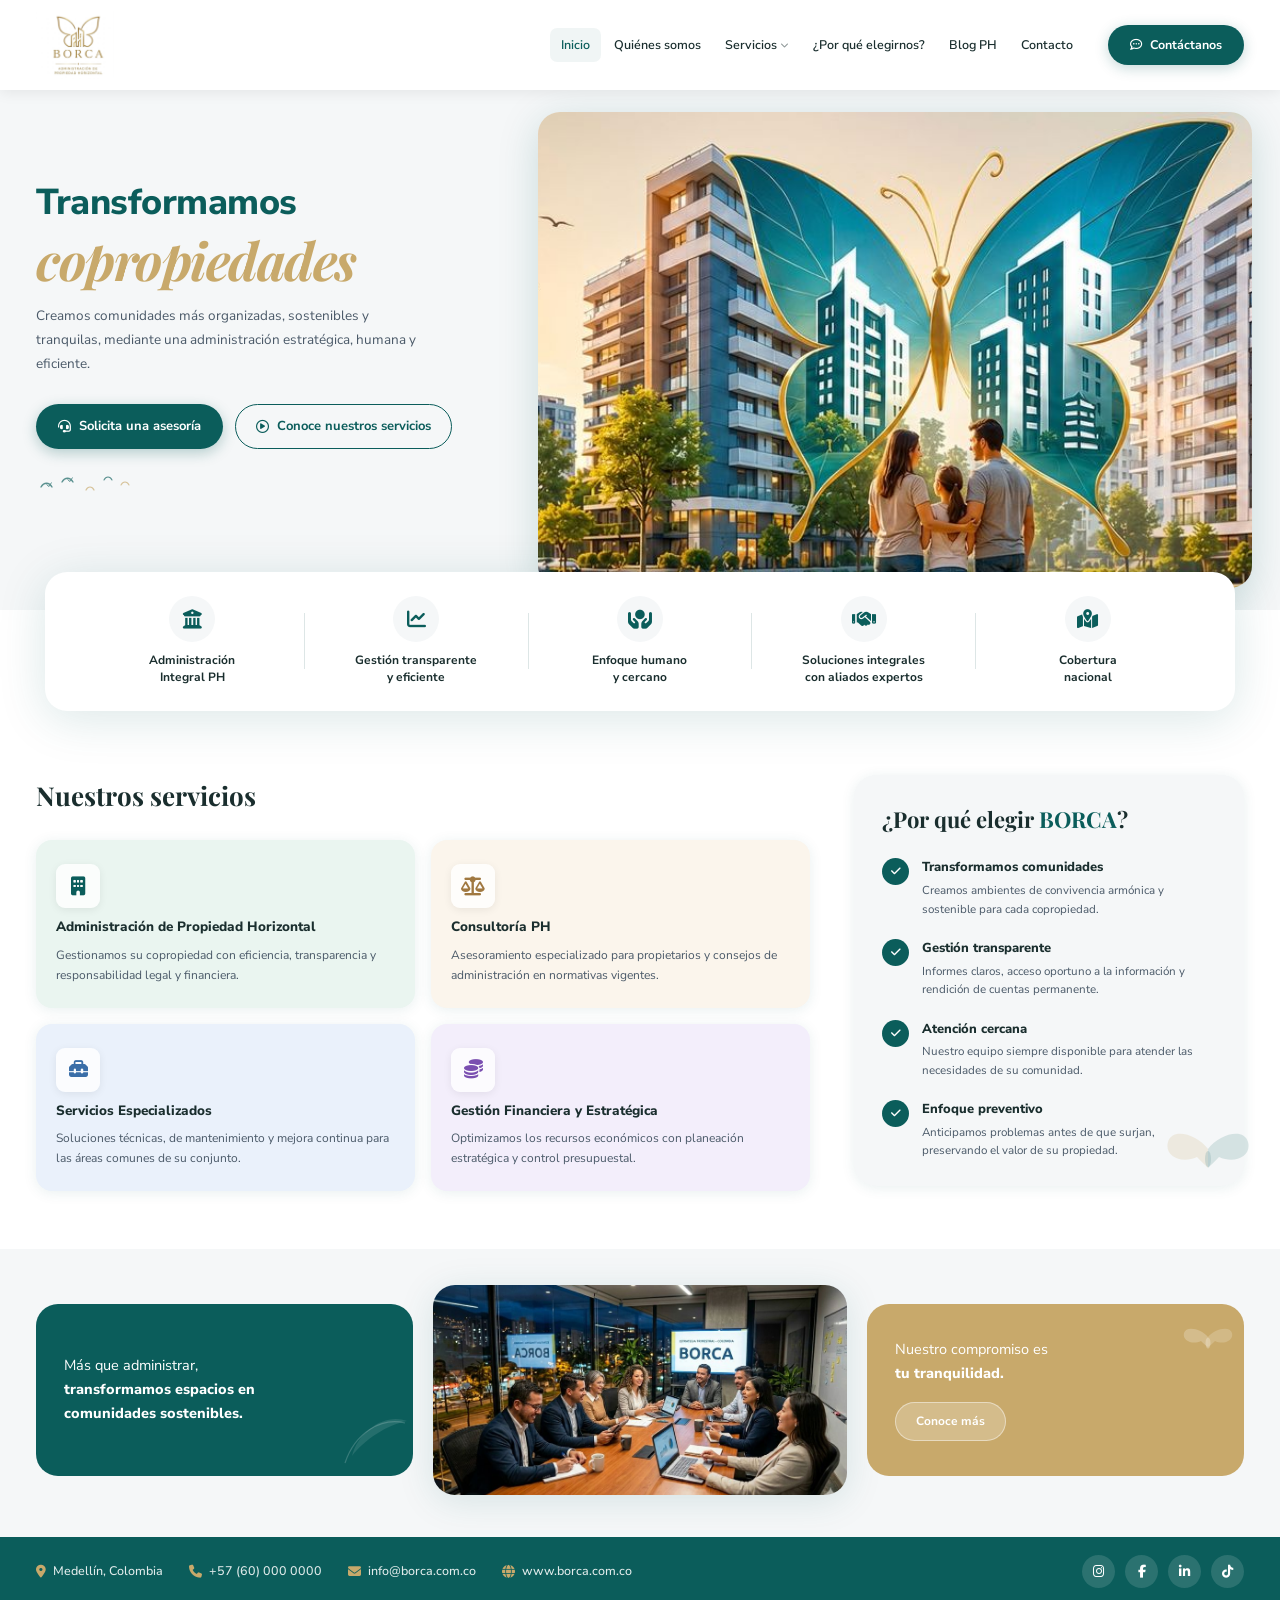
==== index.html @ 9fb04f34 "final" ====
<!DOCTYPE html>
<html lang="es">
<head>
  <meta charset="UTF-8" />
  <meta name="viewport" content="width=device-width, initial-scale=1.0" />
  <title>BORCA – Transformamos Copropiedades</title>
  <link href="https://fonts.googleapis.com/css2?family=Playfair+Display:ital,wght@0,400;0,700;1,400;1,700&family=Nunito+Sans:wght@300;400;600;700;800&display=swap" rel="stylesheet" />
  <link rel="stylesheet" href="https://cdnjs.cloudflare.com/ajax/libs/font-awesome/6.5.0/css/all.min.css" />
  <style>
/* ── Reset & Variables ─────────────────────────────────── */
*,*::before,*::after{box-sizing:border-box;margin:0;padding:0}
:root{
  --teal:#0B5D5B; --teal-dark:#063B3A; --gold:#C8A96B;
  --white:#FFFFFF; --gray-bg:#F5F7F8;
  --text-dark:#1a2e2e; --text-body:#4a5968;
  --card-green:#EAF5F0; --card-beige:#FBF5EC;
  --card-blue:#EAF1FB;  --card-lila:#F3EEFB;
  --shadow-soft:0 6px 36px rgba(11,93,91,0.13);
  --shadow-card:0 2px 14px rgba(11,93,91,0.09);
  --r-xl:22px; --r-lg:16px; --r-md:12px; --r-sm:9px;
}
html{scroll-behavior:smooth}
body{font-family:'Nunito Sans',sans-serif;color:var(--text-dark);background:var(--white);line-height:1.6;overflow-x:hidden}
a{text-decoration:none;color:inherit}

/* ── NAVBAR ──────────────────────────────────────────────── */
.navbar{
  position:sticky;top:0;z-index:200;
  background:var(--white);
  box-shadow:0 2px 14px rgba(0,0,0,0.08);
  height:90px;
}
.navbar-inner{
  max-width:1300px;margin:0 auto;height:100%;
  padding:0 36px;display:flex;align-items:center;gap:24px;
}

/* Logo: solo la imagen, sin texto extra — el logo ya tiene "BORCA" */
.nav-logo{
  display:flex;align-items:center;
  flex-shrink:0;text-decoration:none;
}
/* Logo tiene fondo blanco — mostrarlo como bloque contenido */
.logo-img{
  height:68px;          /* altura del navbar menos margen */
  width:auto;
  object-fit:contain;
  display:block;
  /* pequeño recorte del exceso de padding interno del PNG */
  margin:-4px 0;
}

.nav-links{display:flex;align-items:center;gap:2px;margin-left:auto}
.nav-links a{
  font-size:12.5px;font-weight:600;color:var(--text-dark);
  padding:7px 11px;border-radius:7px;white-space:nowrap;
  display:flex;align-items:center;gap:4px;
  transition:color .2s,background .2s;
}
.nav-links a:hover,.nav-links a.active{color:var(--teal);background:rgba(11,93,91,0.06)}
.nav-links .fa-chevron-down{font-size:8px;opacity:.5}

.btn-contact{
  display:inline-flex;align-items:center;gap:7px;
  padding:10px 22px;background:var(--teal);color:var(--white);
  border-radius:50px;font-size:12.5px;font-weight:700;
  white-space:nowrap;flex-shrink:0;
  box-shadow:0 3px 14px rgba(11,93,91,0.24);
  transition:background .2s,transform .15s;
}
.btn-contact:hover{background:var(--teal-dark);transform:translateY(-1px)}

/* ── HERO ────────────────────────────────────────────────── */
.hero{background:var(--gray-bg);overflow:hidden;position:relative}
.hero-inner{
  max-width:1300px;margin:0 auto;
  display:grid;grid-template-columns:42% 58%;
  min-height:520px;
}
.hero-left{
  padding:54px 38px 68px 36px;
  display:flex;flex-direction:column;justify-content:center;
  position:relative;z-index:2;
}
.hero-title{display:flex;flex-direction:column;gap:2px;margin-bottom:18px}
.title-green{
  font-family:'Nunito Sans',sans-serif;font-size:36px;font-weight:800;
  color:var(--teal);letter-spacing:-.5px;
}
.title-gold{
  font-family:'Playfair Display',serif;font-size:52px;
  font-weight:700;font-style:italic;color:var(--gold);letter-spacing:-1.5px;line-height:1;
}
.hero-desc{
  font-size:13.5px;color:var(--text-body);line-height:1.78;
  max-width:380px;margin-bottom:28px;
}
.hero-btns{display:flex;gap:12px;flex-wrap:wrap;align-items:center}
.btn-primary{
  display:inline-flex;align-items:center;gap:8px;
  padding:12px 22px;background:var(--teal);color:var(--white);
  border-radius:50px;font-size:13px;font-weight:700;
  box-shadow:0 4px 14px rgba(11,93,91,0.28);
  transition:background .2s,transform .15s;position:relative;overflow:hidden;
}
.btn-primary:hover{background:var(--teal-dark);transform:translateY(-1px)}
.btn-secondary{
  display:inline-flex;align-items:center;gap:8px;
  padding:11px 20px;background:transparent;color:var(--teal);
  border:1.8px solid var(--teal);border-radius:50px;
  font-size:13px;font-weight:700;
  transition:all .2s;position:relative;overflow:hidden;
}
.btn-secondary:hover{background:var(--teal);color:var(--white)}
.birds-deco{margin-top:22px;opacity:.65}
.hero-right{position:relative;display:flex;align-items:stretch}
.hero-img-wrapper{width:100%;padding:22px 28px 22px 0;display:flex;align-items:stretch}
.hero-img{
  width:100%;height:100%;object-fit:cover;
  border-radius:var(--r-xl);
  box-shadow:0 8px 40px rgba(11,93,91,0.18);display:block;
}

/* ── BENEFITS BAR ────────────────────────────────────────── */
.benefits-bar{position:relative;z-index:10;margin-top:-38px;padding:0 36px}
.benefits-inner{
  max-width:1190px;margin:0 auto;
  background:var(--white);border-radius:var(--r-xl);
  box-shadow:0 8px 48px rgba(11,93,91,0.15);
  display:flex;align-items:center;padding:24px 36px;
}
.benefit-item{
  flex:1;display:flex;flex-direction:column;
  align-items:center;text-align:center;gap:10px;padding:0 14px;
}
.benefit-icon{
  width:46px;height:46px;border-radius:50%;
  background:var(--gray-bg);display:flex;align-items:center;
  justify-content:center;color:var(--teal);font-size:19px;flex-shrink:0;
}
.benefit-item span{font-size:12px;font-weight:700;color:var(--text-dark);line-height:1.45}
.benefit-divider{width:1px;height:56px;background:#dde6e6;flex-shrink:0}

/* ── SERVICES + WHY ──────────────────────────────────────── */
.services-section{padding:64px 36px 58px;background:var(--white)}
.services-inner{
  max-width:1300px;margin:0 auto;
  display:grid;grid-template-columns:1fr 390px;gap:44px;align-items:start;
}
.section-title{
  font-family:'Playfair Display',serif;font-size:26px;font-weight:700;
  color:var(--text-dark);margin-bottom:24px;
}
.services-grid{display:grid;grid-template-columns:1fr 1fr;gap:16px}
.service-card{
  border-radius:var(--r-lg);padding:24px 20px 22px;
  display:flex;flex-direction:column;gap:10px;
  box-shadow:var(--shadow-card);
  transition:transform .22s,box-shadow .22s;
}
.service-card:hover{transform:translateY(-4px);box-shadow:0 10px 28px rgba(11,93,91,0.13)}
.card-green{background:var(--card-green)} .card-beige{background:var(--card-beige)}
.card-blue{background:var(--card-blue)}   .card-lila{background:var(--card-lila)}
.card-icon{
  width:44px;height:44px;border-radius:var(--r-sm);
  background:rgba(255,255,255,0.8);display:flex;align-items:center;
  justify-content:center;font-size:19px;box-shadow:0 2px 8px rgba(0,0,0,0.07);
}
.icon-teal{color:var(--teal)} .icon-gold{color:#a07840}
.icon-blue{color:#3a6ea8}     .icon-lila{color:#7a4eb0}
.service-card h3{font-size:13.5px;font-weight:800;color:var(--text-dark);line-height:1.3}
.service-card p{font-size:12px;color:var(--text-body);line-height:1.65}

.why-col{position:relative}
.why-box{
  background:var(--gray-bg);border-radius:var(--r-xl);
  padding:30px 28px 26px;box-shadow:var(--shadow-card);
}
.why-title{
  font-family:'Playfair Display',serif;font-size:22px;font-weight:700;
  color:var(--text-dark);margin-bottom:24px;line-height:1.3;
}
.why-borca{color:var(--teal)}
.why-list{list-style:none;display:flex;flex-direction:column;gap:20px}
.why-list li{display:flex;gap:13px;align-items:flex-start}
.check-circle{
  width:27px;height:27px;min-width:27px;border-radius:50%;
  background:var(--teal);display:flex;align-items:center;
  justify-content:center;color:var(--white);font-size:11px;margin-top:1px;
}
.why-list li strong{font-size:13px;font-weight:800;color:var(--text-dark);display:block;margin-bottom:3px}
.why-list li p{font-size:11.5px;color:var(--text-body);line-height:1.6}
.why-butterfly{position:absolute;bottom:-12px;right:-8px;opacity:.45;pointer-events:none}

/* ── BOTTOM BANNER ───────────────────────────────────────── */
.bottom-banner{background:var(--gray-bg);padding:36px 36px 42px}
.banner-inner{
  max-width:1300px;margin:0 auto;
  display:grid;grid-template-columns:1fr 1.1fr 1fr;gap:20px;align-items:center;
}
.banner-card{
  border-radius:var(--r-xl);padding:30px 28px;min-height:172px;
  display:flex;flex-direction:column;justify-content:center;
  position:relative;overflow:hidden;
}
.banner-left{background:var(--teal);color:var(--white)}
.banner-right{background:var(--gold);color:var(--white)}
.banner-leaf-deco{position:absolute;bottom:-4px;right:-4px;pointer-events:none}
.banner-butterfly-deco{position:absolute;top:10px;right:10px;pointer-events:none}
.banner-quote{font-size:14.5px;line-height:1.65;position:relative;z-index:1}
.banner-quote strong{font-weight:800}
.btn-banner{
  display:inline-flex;align-items:center;margin-top:16px;
  padding:9px 20px;background:rgba(255,255,255,0.22);color:var(--white);
  border-radius:50px;font-size:12px;font-weight:700;
  border:1.5px solid rgba(255,255,255,0.45);
  transition:background .2s;width:fit-content;position:relative;z-index:1;
}
.btn-banner:hover{background:rgba(255,255,255,0.38)}
.banner-center{display:flex;align-items:center;justify-content:center}
.team-img{
  width:100%;height:210px;object-fit:cover;object-position:center top;
  border-radius:var(--r-xl);box-shadow:var(--shadow-soft);display:block;
}

/* ── FOOTER ──────────────────────────────────────────────── */
.footer{background:var(--teal)}
.footer-inner{
  max-width:1300px;margin:0 auto;padding:18px 36px;
  display:flex;align-items:center;justify-content:space-between;gap:20px;
}
.footer-info{display:flex;align-items:center;gap:26px;flex-wrap:wrap}
.footer-info span{
  display:flex;align-items:center;gap:7px;
  font-size:12.5px;color:rgba(255,255,255,0.88);font-weight:500;
}
.footer-info span i{font-size:13px;color:var(--gold)}
.footer-social{display:flex;align-items:center;gap:10px}
.footer-social a{
  width:33px;height:33px;border-radius:50%;
  background:rgba(255,255,255,0.13);display:flex;align-items:center;
  justify-content:center;color:var(--white);font-size:13px;
  transition:background .2s,transform .15s;
}
.footer-social a:hover{background:var(--gold);transform:translateY(-2px)}

/* ── ANIMATIONS & RESPONSIVE ─────────────────────────────── */
@keyframes ripple{to{transform:scale(2.8);opacity:0}}
.visible{opacity:1!important;transform:translateY(0)!important}

@media(max-width:1100px){
  .services-inner{grid-template-columns:1fr}
  .why-col{max-width:560px}
}
@media(max-width:900px){
  .banner-inner{grid-template-columns:1fr 1fr}
  .banner-center{grid-column:1/-1;order:-1}
  .team-img{height:220px}
}
@media(max-width:768px){
  .navbar-inner{padding:0 18px;gap:12px}
  .nav-links{display:none}
  .logo-img{height:54px}
  .hero-inner{grid-template-columns:1fr}
  .hero-right{display:none}
  .hero-left{padding:40px 20px 56px}
  .title-green{font-size:28px} .title-gold{font-size:38px}
  .benefits-bar{padding:0 16px}
  .benefits-inner{flex-wrap:wrap;gap:16px;padding:20px 18px}
  .benefit-divider{display:none}
  .benefit-item{flex:1 1 calc(50% - 16px)}
  .services-section{padding:50px 18px 44px}
  .services-grid{grid-template-columns:1fr}
  .bottom-banner{padding:28px 18px}
  .banner-inner{grid-template-columns:1fr}
  .footer-inner{flex-direction:column;align-items:flex-start;padding:18px;gap:14px}
  .footer-info{gap:12px}
}
  </style>
</head>
<body>

<!-- NAVBAR -->
<header class="navbar">
  <div class="navbar-inner">
    <a href="#" class="nav-logo">
      <img src="[data-uri]" alt="BORCA" class="logo-img" />
    </a>
    <nav class="nav-links">
      <a href="index.html" class="active">Inicio</a>
      <a href="quienes-somos.html">Quiénes somos</a>
      <a href="servicios.html" class="has-dropdown">Servicios <i class="fa-solid fa-chevron-down"></i></a>
      <a href="por-que-elegirnos.html">¿Por qué elegirnos?</a>
      <a href="blog-ph.html">Blog PH</a>
      <a href="contacto.html">Contacto</a>
    </nav>
    <a href="contacto.html" class="btn-contact">
      <i class="fa-regular fa-comment-dots"></i> Contáctanos
    </a>
  </div>
</header>

<!-- HERO -->
<section class="hero">
  <div class="hero-inner">
    <div class="hero-left">
      <h1 class="hero-title">
        <span class="title-green">Transformamos</span>
        <span class="title-gold">copropiedades</span>
      </h1>
      <p class="hero-desc">
        Creamos comunidades más organizadas, sostenibles y tranquilas,
        mediante una administración estratégica, humana y eficiente.
      </p>
      <div class="hero-btns">
        <a href="contacto.html" class="btn-primary">
          <i class="fa-solid fa-headset"></i> Solicita una asesoría
        </a>
        <a href="servicios.html" class="btn-secondary">
          <i class="fa-regular fa-circle-play"></i> Conoce nuestros servicios
        </a>
      </div>
      <div class="birds-deco">
        <svg width="100" height="32" viewBox="0 0 100 32" fill="none">
          <path d="M5 16 C8 11,13 11,16 16" stroke="#0B5D5B" stroke-width="1.4" stroke-linecap="round" fill="none"/>
          <path d="M10.5 13.5 L13 15.5 L15.5 11.5" stroke="#0B5D5B" stroke-width="1" fill="none"/>
          <path d="M26 11 C29 6,34 6,37 11" stroke="#0B5D5B" stroke-width="1.4" stroke-linecap="round" fill="none"/>
          <path d="M31.5 8.5 L34 10.5 L36.5 6.5" stroke="#0B5D5B" stroke-width="1" fill="none"/>
          <path d="M50 19 C52 15,56 15,58 19" stroke="#C8A96B" stroke-width="1.2" stroke-linecap="round" fill="none"/>
          <path d="M68 9 C70 5,74 5,76 9" stroke="#0B5D5B" stroke-width="1.1" stroke-linecap="round" fill="none"/>
          <path d="M85 14 C87 10,91 10,93 14" stroke="#C8A96B" stroke-width="1.1" stroke-linecap="round" fill="none"/>
        </svg>
      </div>
    </div>
    <div class="hero-right">
      <div class="hero-img-wrapper">
        <img src="[data-uri]" alt="Transformamos copropiedades" class="hero-img" />
      </div>
    </div>
  </div>
</section>

<!-- BENEFITS BAR -->
<section class="benefits-bar">
  <div class="benefits-inner">
    <div class="benefit-item">
      <div class="benefit-icon"><i class="fa-solid fa-building-columns"></i></div>
      <span>Administración<br/>Integral PH</span>
    </div>
    <div class="benefit-divider"></div>
    <div class="benefit-item">
      <div class="benefit-icon"><i class="fa-solid fa-chart-line"></i></div>
      <span>Gestión transparente<br/>y eficiente</span>
    </div>
    <div class="benefit-divider"></div>
    <div class="benefit-item">
      <div class="benefit-icon"><i class="fa-solid fa-hands-holding-circle"></i></div>
      <span>Enfoque humano<br/>y cercano</span>
    </div>
    <div class="benefit-divider"></div>
    <div class="benefit-item">
      <div class="benefit-icon"><i class="fa-solid fa-handshake"></i></div>
      <span>Soluciones integrales<br/>con aliados expertos</span>
    </div>
    <div class="benefit-divider"></div>
    <div class="benefit-item">
      <div class="benefit-icon"><i class="fa-solid fa-map-location-dot"></i></div>
      <span>Cobertura<br/>nacional</span>
    </div>
  </div>
</section>

<!-- SERVICES + WHY BORCA -->
<section class="services-section">
  <div class="services-inner">
    <div class="services-col">
      <h2 class="section-title">Nuestros servicios</h2>
      <div class="services-grid">
        <div class="service-card card-green">
          <div class="card-icon icon-teal"><i class="fa-solid fa-building"></i></div>
          <h3>Administración de Propiedad Horizontal</h3>
          <p>Gestionamos su copropiedad con eficiencia, transparencia y responsabilidad legal y financiera.</p>
        </div>
        <div class="service-card card-beige">
          <div class="card-icon icon-gold"><i class="fa-solid fa-scale-balanced"></i></div>
          <h3>Consultoría PH</h3>
          <p>Asesoramiento especializado para propietarios y consejos de administración en normativas vigentes.</p>
        </div>
        <div class="service-card card-blue">
          <div class="card-icon icon-blue"><i class="fa-solid fa-toolbox"></i></div>
          <h3>Servicios Especializados</h3>
          <p>Soluciones técnicas, de mantenimiento y mejora continua para las áreas comunes de su conjunto.</p>
        </div>
        <div class="service-card card-lila">
          <div class="card-icon icon-lila"><i class="fa-solid fa-coins"></i></div>
          <h3>Gestión Financiera y Estratégica</h3>
          <p>Optimizamos los recursos económicos con planeación estratégica y control presupuestal.</p>
        </div>
      </div>
    </div>
    <div class="why-col">
      <div class="why-box">
        <h2 class="why-title">¿Por qué elegir <span class="why-borca">BORCA</span>?</h2>
        <ul class="why-list">
          <li>
            <span class="check-circle"><i class="fa-solid fa-check"></i></span>
            <div><strong>Transformamos comunidades</strong><p>Creamos ambientes de convivencia armónica y sostenible para cada copropiedad.</p></div>
          </li>
          <li>
            <span class="check-circle"><i class="fa-solid fa-check"></i></span>
            <div><strong>Gestión transparente</strong><p>Informes claros, acceso oportuno a la información y rendición de cuentas permanente.</p></div>
          </li>
          <li>
            <span class="check-circle"><i class="fa-solid fa-check"></i></span>
            <div><strong>Atención cercana</strong><p>Nuestro equipo siempre disponible para atender las necesidades de su comunidad.</p></div>
          </li>
          <li>
            <span class="check-circle"><i class="fa-solid fa-check"></i></span>
            <div><strong>Enfoque preventivo</strong><p>Anticipamos problemas antes de que surjan, preservando el valor de su propiedad.</p></div>
          </li>
        </ul>
      </div>
      <div class="why-butterfly">
        <svg width="88" height="80" viewBox="0 0 88 80" fill="none">
          <path d="M44 40 C33 25,8 18,4 33 C0 48,18 55,33 48 C36 51,40 55,44 59" fill="#C8A96B" fill-opacity="0.38"/>
          <path d="M44 40 C55 25,80 18,84 33 C88 48,70 55,55 48 C52 51,48 55,44 59" fill="#0B5D5B" fill-opacity="0.30"/>
          <ellipse cx="44" cy="50" rx="3" ry="8" fill="#0B5D5B" fill-opacity="0.35"/>
        </svg>
      </div>
    </div>
  </div>
</section>

<!-- BOTTOM BANNER -->
<section class="bottom-banner">
  <div class="banner-inner">
    <div class="banner-card banner-left">
      <div class="banner-leaf-deco">
        <svg width="80" height="70" viewBox="0 0 80 70" fill="none">
          <path d="M15 55 C22 28,50 12,70 20 C50 24,28 38,15 55Z" fill="white" fill-opacity="0.10"/>
          <path d="M8 62 C18 32,44 16,68 22" stroke="white" stroke-width="1.2" fill="none" stroke-opacity="0.18"/>
        </svg>
      </div>
      <p class="banner-quote">
        Más que administrar,<br/>
        <strong>transformamos espacios en<br/>comunidades sostenibles.</strong>
      </p>
    </div>
    <div class="banner-center">
      <img src="[data-uri]" alt="Equipo BORCA" class="team-img" />
    </div>
    <div class="banner-card banner-right">
      <div class="banner-butterfly-deco">
        <svg width="52" height="46" viewBox="0 0 52 46" fill="none">
          <path d="M26 23 C20 15,4 11,2 19 C0 27,11 31,19 27 C21 29,23 31,26 33" fill="white" fill-opacity="0.22"/>
          <path d="M26 23 C32 15,48 11,50 19 C52 27,41 31,33 27 C31 29,29 31,26 33" fill="white" fill-opacity="0.18"/>
          <ellipse cx="26" cy="29" rx="2.5" ry="5.5" fill="white" fill-opacity="0.25"/>
        </svg>
      </div>
      <p class="banner-quote">
        Nuestro compromiso es<br/>
        <strong>tu tranquilidad.</strong>
      </p>
      <a href="quienes-somos.html" class="btn-banner">Conoce más</a>
    </div>
  </div>
</section>

<!-- FOOTER -->
<footer class="footer">
  <div class="footer-inner">
    <div class="footer-info">
      <span><i class="fa-solid fa-location-dot"></i> Medellín, Colombia</span>
      <span><i class="fa-solid fa-phone"></i> +57 (60) 000 0000</span>
      <span><i class="fa-solid fa-envelope"></i> info@borca.com.co</span>
      <span><i class="fa-solid fa-globe"></i> www.borca.com.co</span>
    </div>
    <div class="footer-social">
      <a href="#" aria-label="Instagram"><i class="fa-brands fa-instagram"></i></a>
      <a href="#" aria-label="Facebook"><i class="fa-brands fa-facebook-f"></i></a>
      <a href="#" aria-label="LinkedIn"><i class="fa-brands fa-linkedin-in"></i></a>
      <a href="#" aria-label="TikTok"><i class="fa-brands fa-tiktok"></i></a>
    </div>
  </div>
</footer>

<script>
document.addEventListener('DOMContentLoaded', () => {
  const navbar = document.querySelector('.navbar');
  window.addEventListener('scroll', () => {
    navbar.style.boxShadow = window.scrollY > 10
      ? '0 4px 22px rgba(0,0,0,0.11)' : '0 2px 14px rgba(0,0,0,0.08)';
  });

  const targets = document.querySelectorAll('.service-card,.why-list li,.banner-card,.benefit-item');
  const obs = new IntersectionObserver((entries) => {
    entries.forEach(e => { if(e.isIntersecting){e.target.classList.add('visible');obs.unobserve(e.target)} });
  }, {threshold:0.12});
  targets.forEach((el,i) => {
    el.style.opacity='0'; el.style.transform='translateY(16px)';
    el.style.transition=`opacity .45s ease ${i*55}ms,transform .45s ease ${i*55}ms`;
    obs.observe(el);
  });

  ['.title-green','.title-gold','.hero-desc','.hero-btns'].forEach((sel,i) => {
    const el = document.querySelector(sel);
    if(!el) return;
    el.style.opacity='0'; el.style.transform='translateY(20px)';
    el.style.transition=`opacity .55s ease ${i*110+80}ms,transform .55s ease ${i*110+80}ms`;
    requestAnimationFrame(()=>requestAnimationFrame(()=>{el.style.opacity='1';el.style.transform='translateY(0)'}));
  });

  document.querySelectorAll('.btn-primary,.btn-secondary,.btn-contact,.btn-banner').forEach(btn => {
    btn.addEventListener('click', function(e) {
      const r=this.getBoundingClientRect(), s=document.createElement('span'), sz=Math.max(r.width,r.height);
      s.style.cssText=`position:absolute;width:${sz}px;height:${sz}px;border-radius:50%;
        background:rgba(255,255,255,0.28);transform:scale(0);animation:ripple .5s linear;
        left:${e.clientX-r.left-sz/2}px;top:${e.clientY-r.top-sz/2}px;pointer-events:none;`;
      this.style.position='relative';this.style.overflow='hidden';
      this.appendChild(s);s.addEventListener('animationend',()=>s.remove());
    });
  });

  document.querySelectorAll('.nav-links a').forEach(a => {
    a.addEventListener('click', function() {
      document.querySelectorAll('.nav-links a').forEach(x=>x.classList.remove('active'));
      this.classList.add('active');
    });
  });
});
</script>
</body>
</html>
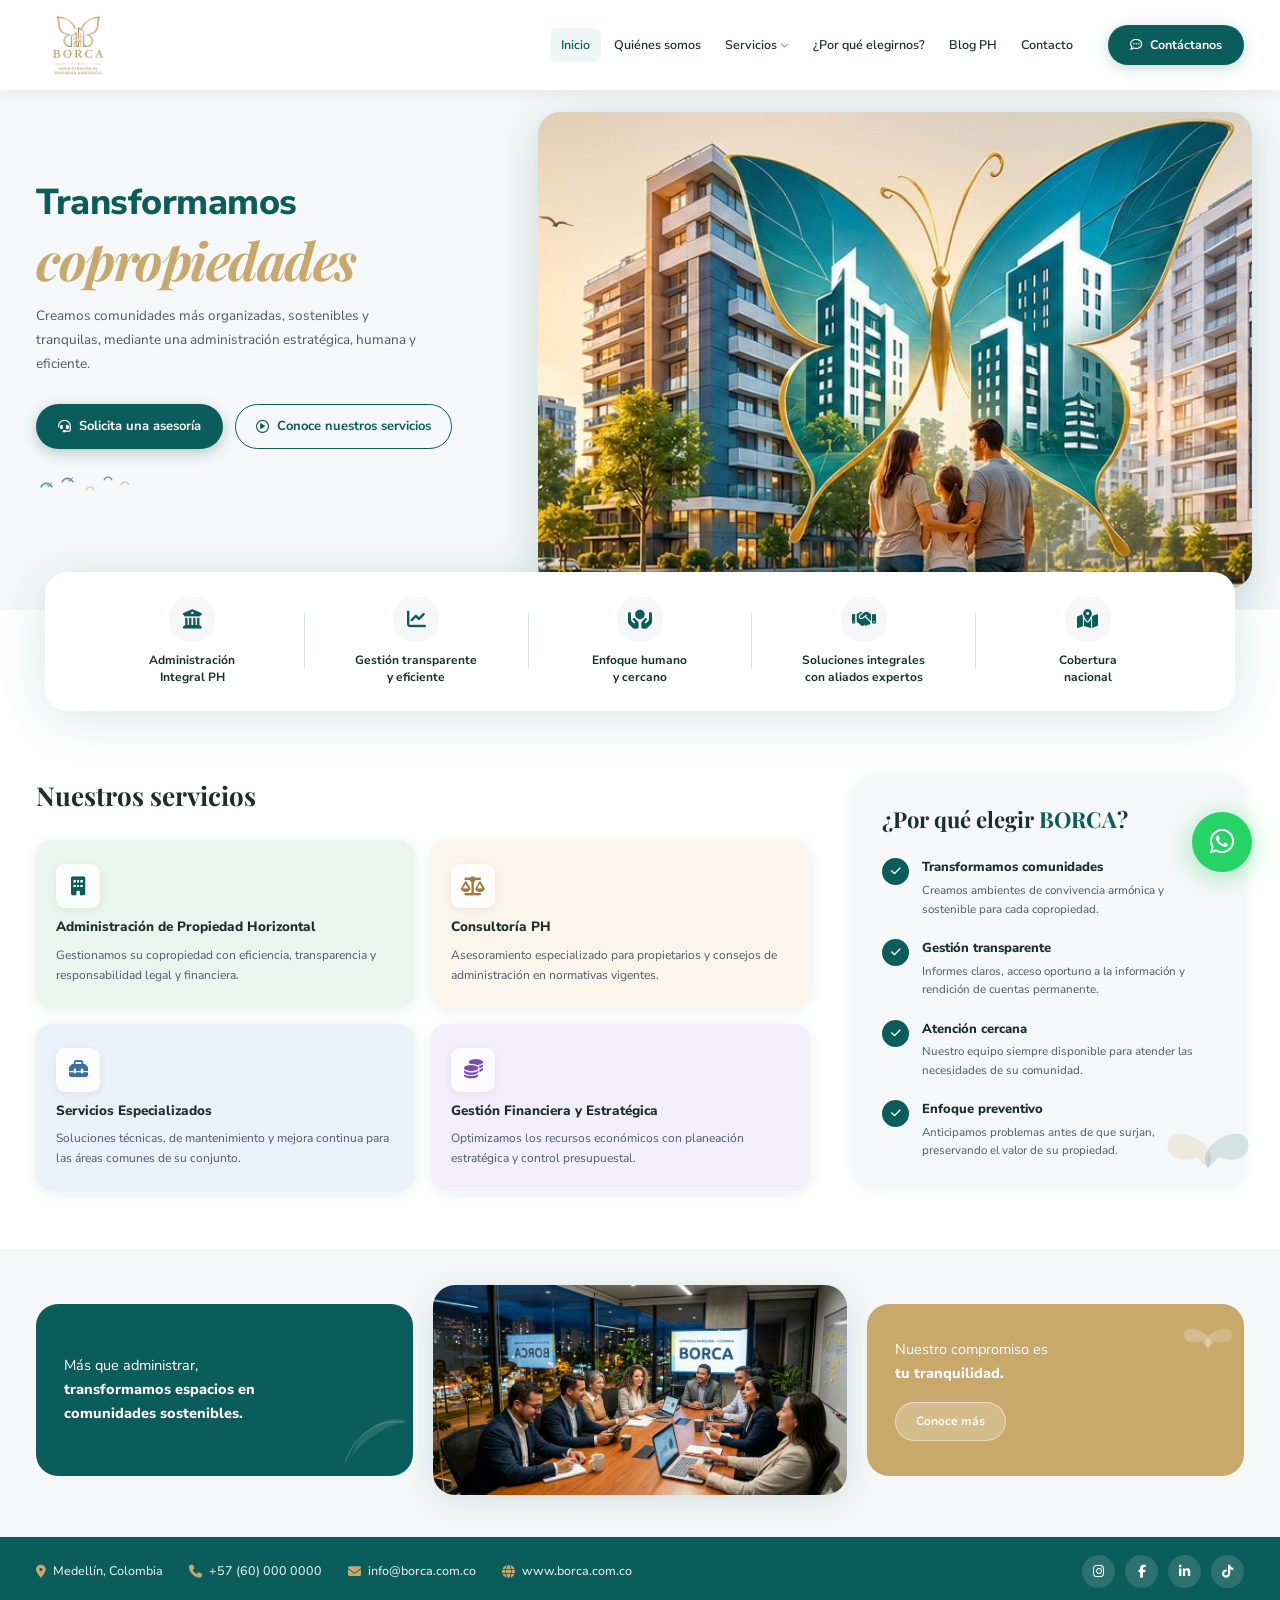
==== commit 5d9ab3a9: "se hacen cambios que mejoran la experiencia del cliente" ====
--- a/index.html
+++ b/index.html
@@ -529,5 +529,14 @@
   });
 });
 </script>
+
+<a href="https://wa.me/573053498787?text=Hola+BORCA%2C+quiero+m%C3%A1s+informaci%C3%B3n." target="_blank" class="wa-float" title="Escríbenos por WhatsApp">
+  <i class="fa-brands fa-whatsapp"></i>
+</a>
+<style>
+.wa-float{position:fixed;bottom:28px;right:28px;width:60px;height:60px;border-radius:50%;background:#25D366;display:flex;align-items:center;justify-content:center;font-size:28px;color:white;box-shadow:0 4px 24px rgba(37,211,102,0.45);z-index:999;transition:transform .2s;animation:wa-pulse 2.5s infinite;text-decoration:none}
+.wa-float:hover{transform:scale(1.1)}
+@keyframes wa-pulse{0%,100%{box-shadow:0 4px 24px rgba(37,211,102,0.45)}50%{box-shadow:0 4px 40px rgba(37,211,102,0.65),0 0 0 8px rgba(37,211,102,0.12)}}
+</style>
 </body>
 </html>
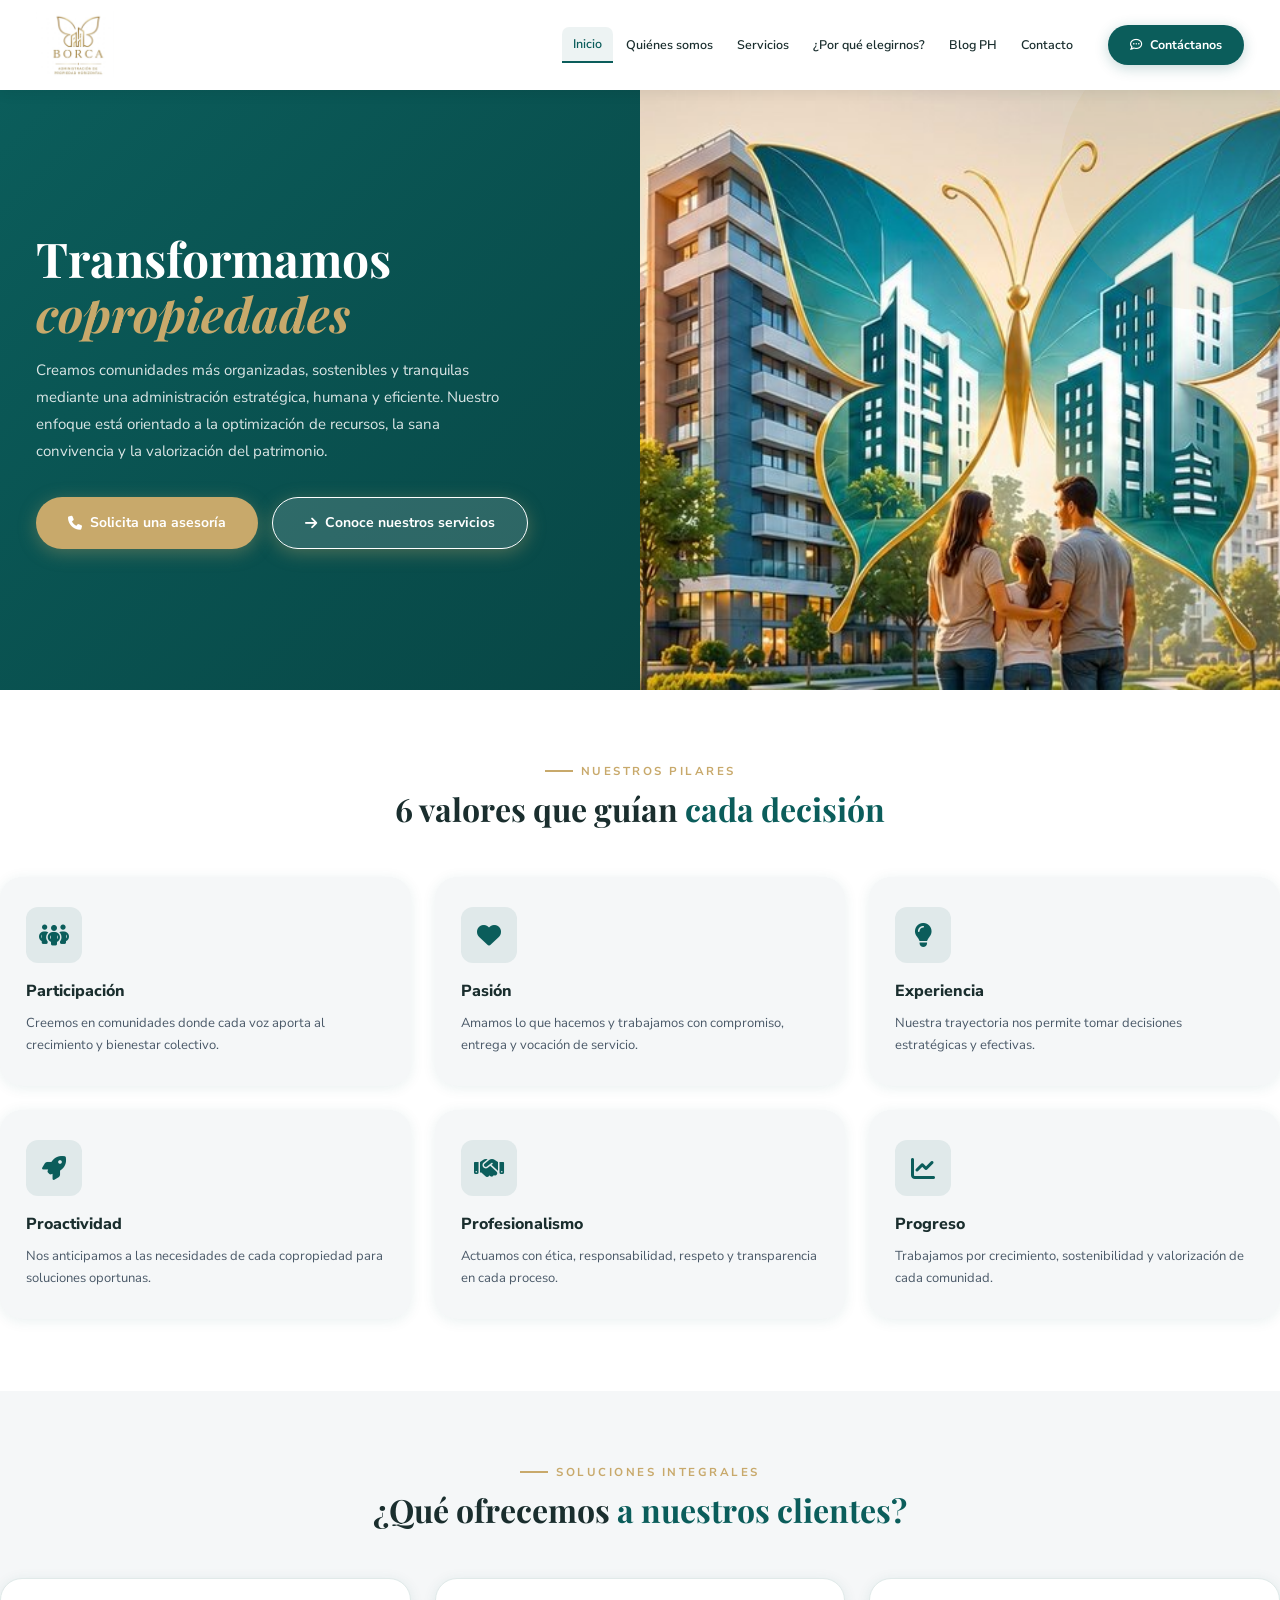
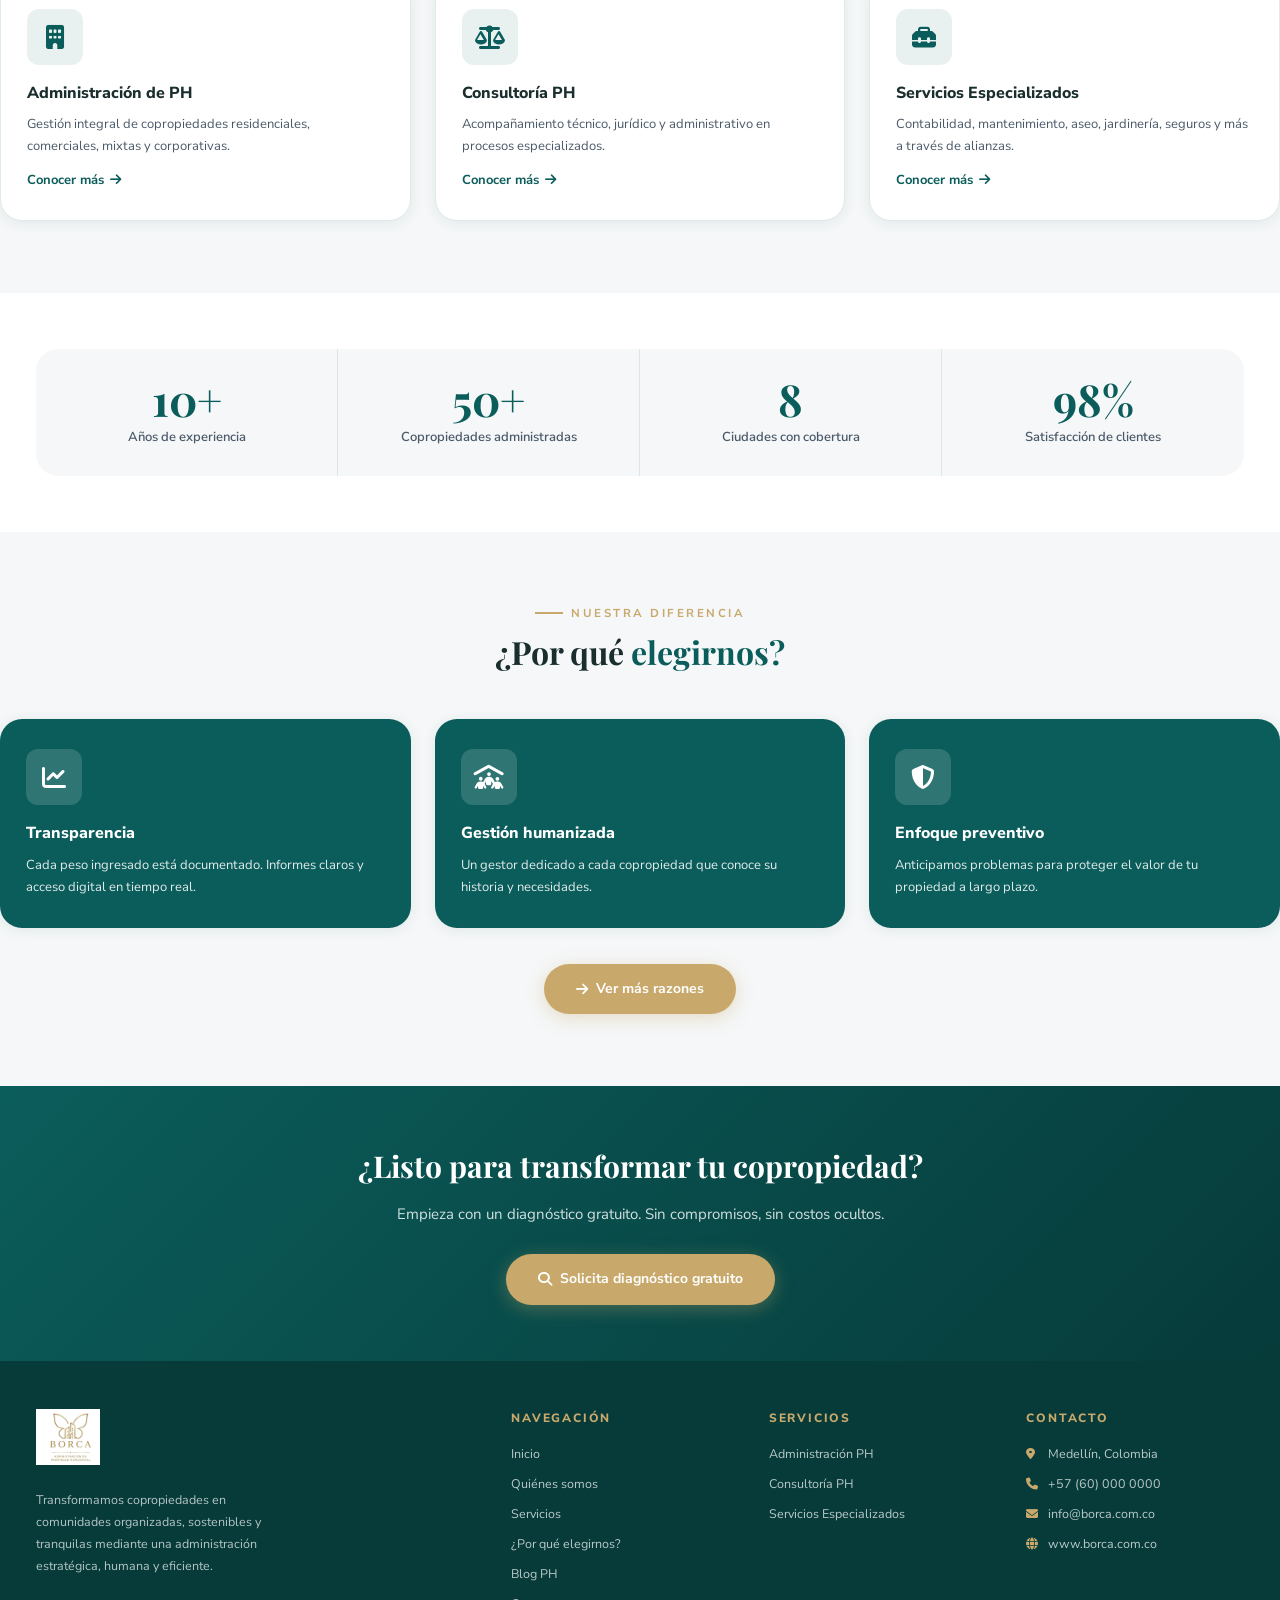
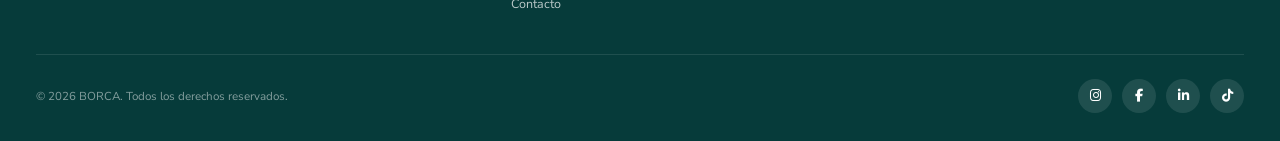
==== commit c7644b23: "feat se actualiza la informacion de la pagina" ====
--- a/index.html
+++ b/index.html
@@ -1,298 +1,134 @@
 <!DOCTYPE html>
 <html lang="es">
 <head>
-  <meta charset="UTF-8" />
-  <meta name="viewport" content="width=device-width, initial-scale=1.0" />
-  <title>BORCA – Transformamos Copropiedades</title>
-  <link href="https://fonts.googleapis.com/css2?family=Playfair+Display:ital,wght@0,400;0,700;1,400;1,700&family=Nunito+Sans:wght@300;400;600;700;800&display=swap" rel="stylesheet" />
-  <link rel="stylesheet" href="https://cdnjs.cloudflare.com/ajax/libs/font-awesome/6.5.0/css/all.min.css" />
+  <meta charset="UTF-8"/>
+  <meta name="viewport" content="width=device-width,initial-scale=1.0"/>
+  <title>Inicio – BORCA</title>
+  <link href="https://fonts.googleapis.com/css2?family=Playfair+Display:ital,wght@0,400;0,700;1,400;1,700&family=Nunito+Sans:wght@300;400;600;700;800&display=swap" rel="stylesheet"/>
+  <link rel="stylesheet" href="https://cdnjs.cloudflare.com/ajax/libs/font-awesome/6.5.0/css/all.min.css"/>
   <style>
-/* ── Reset & Variables ─────────────────────────────────── */
 *,*::before,*::after{box-sizing:border-box;margin:0;padding:0}
 :root{
-  --teal:#0B5D5B; --teal-dark:#063B3A; --gold:#C8A96B;
-  --white:#FFFFFF; --gray-bg:#F5F7F8;
-  --text-dark:#1a2e2e; --text-body:#4a5968;
-  --card-green:#EAF5F0; --card-beige:#FBF5EC;
-  --card-blue:#EAF1FB;  --card-lila:#F3EEFB;
+  --teal:#0B5D5B;--teal-dark:#063B3A;--gold:#C8A96B;
+  --white:#FFFFFF;--gray-bg:#F5F7F8;
+  --text-dark:#1a2e2e;--text-body:#4a5968;
+  --card-green:#EAF5F0;--card-beige:#FBF5EC;
+  --card-blue:#EAF1FB;--card-lila:#F3EEFB;
   --shadow-soft:0 6px 36px rgba(11,93,91,0.13);
   --shadow-card:0 2px 14px rgba(11,93,91,0.09);
-  --r-xl:22px; --r-lg:16px; --r-md:12px; --r-sm:9px;
+  --r-xl:22px;--r-lg:16px;--r-md:12px;--r-sm:9px;
 }
+@keyframes ripple{to{transform:scale(2.8);opacity:0}}
+@keyframes wa-pulse{0%,100%{box-shadow:0 4px 24px rgba(37,211,102,0.45)}50%{box-shadow:0 4px 40px rgba(37,211,102,0.65),0 0 0 8px rgba(37,211,102,0.12)}}
 html{scroll-behavior:smooth}
 body{font-family:'Nunito Sans',sans-serif;color:var(--text-dark);background:var(--white);line-height:1.6;overflow-x:hidden}
 a{text-decoration:none;color:inherit}
-
-/* ── NAVBAR ──────────────────────────────────────────────── */
-.navbar{
-  position:sticky;top:0;z-index:200;
-  background:var(--white);
-  box-shadow:0 2px 14px rgba(0,0,0,0.08);
-  height:90px;
+/* NAVBAR */
+.navbar{position:sticky;top:0;z-index:200;background:var(--white);box-shadow:0 2px 14px rgba(0,0,0,0.08);height:90px}
+.navbar-inner{max-width:1300px;margin:0 auto;height:100%;padding:0 36px;display:flex;align-items:center;gap:24px}
+.nav-logo{display:flex;align-items:center;flex-shrink:0;text-decoration:none}
+.logo-img{height:68px;width:auto;object-fit:contain;display:block;margin:-4px 0}
+.nav-links{display:flex;align-items:center;gap:2px;margin-left:auto}
+.nav-links a{font-size:12.5px;font-weight:600;color:var(--text-dark);padding:7px 11px;border-radius:7px;white-space:nowrap;display:flex;align-items:center;gap:4px;transition:color .2s,background .2s}
+.nav-links a:hover,.nav-links a.active{color:var(--teal);background:rgba(11,93,91,0.07)}
+.nav-links a.active{border-bottom:2px solid var(--teal);border-radius:7px 7px 0 0}
+.btn-contact{display:inline-flex;align-items:center;gap:7px;padding:10px 22px;background:var(--teal);color:var(--white);border-radius:50px;font-size:12.5px;font-weight:700;white-space:nowrap;flex-shrink:0;box-shadow:0 3px 14px rgba(11,93,91,0.24);transition:background .2s,transform .15s}
+.btn-contact:hover{background:var(--teal-dark);transform:translateY(-1px)}
+/* PAGE HERO BANNER */
+.page-hero{background:linear-gradient(135deg, var(--teal) 0%, var(--teal-dark) 100%);padding:64px 36px;position:relative;overflow:hidden}
+.page-hero::before{content:'';position:absolute;top:-60px;right:-60px;width:280px;height:280px;border-radius:50%;background:rgba(200,169,107,0.12);pointer-events:none}
+.page-hero::after{content:'';position:absolute;bottom:-80px;left:10%;width:200px;height:200px;border-radius:50%;background:rgba(255,255,255,0.05);pointer-events:none}
+.page-hero-inner{max-width:1300px;margin:0 auto;position:relative;z-index:1}
+.page-hero-label{font-size:12px;font-weight:700;color:var(--gold);letter-spacing:2.5px;text-transform:uppercase;margin-bottom:12px;display:flex;align-items:center;gap:8px}
+.page-hero-label::before{content:'';width:32px;height:2px;background:var(--gold)}
+.page-hero h1{font-family:'Playfair Display',serif;font-size:44px;font-weight:700;color:var(--white);line-height:1.15;margin-bottom:16px}
+.page-hero h1 span{color:var(--gold);font-style:italic}
+.page-hero p{font-size:15px;color:rgba(255,255,255,0.82);max-width:560px;line-height:1.75}
+/* SECTION HELPERS */
+.section-wrap{max-width:1300px;margin:0 auto;padding:0 36px}
+.section-pad{padding:72px 0}
+.section-label{font-size:11.5px;font-weight:700;color:var(--gold);letter-spacing:2.5px;text-transform:uppercase;margin-bottom:10px;display:flex;align-items:center;gap:8px}
+.section-label::before{content:'';width:28px;height:2px;background:var(--gold)}
+.section-title{font-family:'Playfair Display',serif;font-size:32px;font-weight:700;color:var(--text-dark);line-height:1.2;margin-bottom:14px}
+.section-title span{color:var(--teal)}
+.section-lead{font-size:15px;color:var(--text-body);max-width:580px;line-height:1.8;margin-bottom:48px}
+/* CARDS */
+.cards-grid-3{display:grid;grid-template-columns:repeat(3,1fr);gap:24px}
+.cards-grid-2{display:grid;grid-template-columns:repeat(2,1fr);gap:28px}
+.card{background:var(--white);border-radius:var(--r-xl);padding:30px 26px;box-shadow:var(--shadow-card);transition:transform .22s,box-shadow .22s}
+.card:hover{transform:translateY(-5px);box-shadow:0 12px 32px rgba(11,93,91,0.13)}
+.card-teal{background:var(--teal);color:var(--white)}
+.card-gold{background:var(--gold);color:var(--white)}
+.card-gray{background:var(--gray-bg)}
+.card-border{border:1.5px solid #e0eae9}
+.card-icon-lg{width:56px;height:56px;border-radius:var(--r-md);background:rgba(11,93,91,0.09);display:flex;align-items:center;justify-content:center;font-size:24px;color:var(--teal);margin-bottom:18px}
+.card-teal .card-icon-lg{background:rgba(255,255,255,0.15);color:var(--white)}
+.card h3{font-size:16px;font-weight:800;margin-bottom:10px;line-height:1.3}
+.card p{font-size:13px;line-height:1.7;color:var(--text-body)}
+.card-teal p,.card-gold p{color:rgba(255,255,255,0.88)}
+/* CTA STRIP */
+.cta-strip{background:linear-gradient(135deg,var(--teal),var(--teal-dark));padding:56px 36px;text-align:center}
+.cta-strip h2{font-family:'Playfair Display',serif;font-size:30px;color:var(--white);margin-bottom:12px}
+.cta-strip p{color:rgba(255,255,255,0.82);font-size:15px;margin-bottom:28px}
+.btn-cta{display:inline-flex;align-items:center;gap:8px;padding:14px 32px;background:var(--gold);color:var(--white);border-radius:50px;font-size:14px;font-weight:700;transition:background .2s,transform .15s;box-shadow:0 4px 18px rgba(200,169,107,0.35);border:none;cursor:pointer;font-family:inherit}
+.btn-cta:hover{background:#b8954d;transform:translateY(-2px)}
+/* PAGE FOOTER */
+.page-footer{background:var(--teal-dark);padding:48px 36px 28px}
+.footer-grid{max-width:1300px;margin:0 auto;display:grid;grid-template-columns:2fr 1fr 1fr 1fr;gap:40px;margin-bottom:40px}
+.footer-brand .logo-img-footer{height:56px;width:auto;object-fit:contain;margin-bottom:16px}
+.footer-brand p{font-size:12.5px;color:rgba(255,255,255,0.7);line-height:1.75;max-width:240px}
+.footer-col h4{font-size:12px;font-weight:800;color:var(--gold);letter-spacing:1.8px;text-transform:uppercase;margin-bottom:16px}
+.footer-col ul{list-style:none;display:flex;flex-direction:column;gap:10px}
+.footer-col ul li a{font-size:12.5px;color:rgba(255,255,255,0.72);transition:color .2s}
+.footer-col ul li a:hover{color:var(--gold)}
+.footer-col ul li{display:flex;align-items:center;gap:8px;font-size:12.5px;color:rgba(255,255,255,0.72)}
+.footer-col ul li i{color:var(--gold);font-size:12px;width:14px}
+.footer-bottom{max-width:1300px;margin:0 auto;padding-top:24px;border-top:1px solid rgba(255,255,255,0.1);display:flex;align-items:center;justify-content:space-between;gap:20px}
+.footer-bottom p{font-size:11.5px;color:rgba(255,255,255,0.5)}
+.footer-social{display:flex;gap:10px}
+.footer-social a{width:34px;height:34px;border-radius:50%;background:rgba(255,255,255,0.1);display:flex;align-items:center;justify-content:center;color:var(--white);font-size:13px;transition:background .2s,transform .15s;text-decoration:none}
+.footer-social a:hover{background:var(--gold);transform:translateY(-2px)}
+/* UTILS */
+.text-teal{color:var(--teal)} .text-gold{color:var(--gold)} .text-white{color:var(--white)}
+.bg-gray{background:var(--gray-bg)} .bg-teal{background:var(--teal)} .bg-white{background:var(--white)}
+.flex-row{display:flex;align-items:center;gap:16px}
+.check-item{display:flex;align-items:flex-start;gap:12px;margin-bottom:16px}
+.check-dot{width:26px;height:26px;min-width:26px;border-radius:50%;background:var(--teal);display:flex;align-items:center;justify-content:center;color:var(--white);font-size:11px;margin-top:2px}
+.check-item strong{font-size:13.5px;font-weight:800;display:block;margin-bottom:2px}
+.check-item p{font-size:12.5px;color:var(--text-body);line-height:1.6}
+.number-badge{font-family:'Playfair Display',serif;font-size:48px;font-weight:700;color:var(--gold);opacity:.25;line-height:1;margin-bottom:-8px}
+.divider{height:1px;background:#e8eeed;margin:48px 0}
+/* WA FLOAT */
+.wa-float{position:fixed;bottom:28px;right:28px;width:60px;height:60px;border-radius:50%;background:#25D366;display:flex;align-items:center;justify-content:center;font-size:28px;color:white;box-shadow:0 4px 24px rgba(37,211,102,0.45);z-index:999;transition:transform .2s;animation:wa-pulse 2.5s infinite;text-decoration:none}
+.wa-float:hover{transform:scale(1.1)}
+.visible{opacity:1!important;transform:translateY(0)!important}
+/* RESPONSIVE */
+@media(max-width:1024px){.footer-grid{grid-template-columns:1fr 1fr}.cards-grid-3{grid-template-columns:1fr 1fr}}
+@media(max-width:768px){
+  .navbar-inner{padding:0 18px;gap:12px}.nav-links{display:none}.logo-img{height:52px}
+  .page-hero{padding:44px 20px}.page-hero h1{font-size:30px}
+  .section-wrap{padding:0 20px}.section-pad{padding:48px 0}
+  .cards-grid-3,.cards-grid-2{grid-template-columns:1fr}
+  .cta-strip{padding:44px 20px}
+  .footer-grid{grid-template-columns:1fr}.footer-bottom{flex-direction:column;align-items:flex-start;gap:14px}
 }
-.navbar-inner{
-  max-width:1300px;margin:0 auto;height:100%;
-  padding:0 36px;display:flex;align-items:center;gap:24px;
-}
-
-/* Logo: solo la imagen, sin texto extra — el logo ya tiene "BORCA" */
-.nav-logo{
-  display:flex;align-items:center;
-  flex-shrink:0;text-decoration:none;
-}
-/* Logo tiene fondo blanco — mostrarlo como bloque contenido */
-.logo-img{
-  height:68px;          /* altura del navbar menos margen */
-  width:auto;
-  object-fit:contain;
-  display:block;
-  /* pequeño recorte del exceso de padding interno del PNG */
-  margin:-4px 0;
-}
-
-.nav-links{display:flex;align-items:center;gap:2px;margin-left:auto}
-.nav-links a{
-  font-size:12.5px;font-weight:600;color:var(--text-dark);
-  padding:7px 11px;border-radius:7px;white-space:nowrap;
-  display:flex;align-items:center;gap:4px;
-  transition:color .2s,background .2s;
-}
-.nav-links a:hover,.nav-links a.active{color:var(--teal);background:rgba(11,93,91,0.06)}
-.nav-links .fa-chevron-down{font-size:8px;opacity:.5}
-
-.btn-contact{
-  display:inline-flex;align-items:center;gap:7px;
-  padding:10px 22px;background:var(--teal);color:var(--white);
-  border-radius:50px;font-size:12.5px;font-weight:700;
-  white-space:nowrap;flex-shrink:0;
-  box-shadow:0 3px 14px rgba(11,93,91,0.24);
-  transition:background .2s,transform .15s;
-}
-.btn-contact:hover{background:var(--teal-dark);transform:translateY(-1px)}
-
-/* ── HERO ────────────────────────────────────────────────── */
-.hero{background:var(--gray-bg);overflow:hidden;position:relative}
-.hero-inner{
-  max-width:1300px;margin:0 auto;
-  display:grid;grid-template-columns:42% 58%;
-  min-height:520px;
-}
-.hero-left{
-  padding:54px 38px 68px 36px;
-  display:flex;flex-direction:column;justify-content:center;
-  position:relative;z-index:2;
-}
-.hero-title{display:flex;flex-direction:column;gap:2px;margin-bottom:18px}
-.title-green{
-  font-family:'Nunito Sans',sans-serif;font-size:36px;font-weight:800;
-  color:var(--teal);letter-spacing:-.5px;
-}
-.title-gold{
-  font-family:'Playfair Display',serif;font-size:52px;
-  font-weight:700;font-style:italic;color:var(--gold);letter-spacing:-1.5px;line-height:1;
-}
-.hero-desc{
-  font-size:13.5px;color:var(--text-body);line-height:1.78;
-  max-width:380px;margin-bottom:28px;
-}
-.hero-btns{display:flex;gap:12px;flex-wrap:wrap;align-items:center}
-.btn-primary{
-  display:inline-flex;align-items:center;gap:8px;
-  padding:12px 22px;background:var(--teal);color:var(--white);
-  border-radius:50px;font-size:13px;font-weight:700;
-  box-shadow:0 4px 14px rgba(11,93,91,0.28);
-  transition:background .2s,transform .15s;position:relative;overflow:hidden;
-}
-.btn-primary:hover{background:var(--teal-dark);transform:translateY(-1px)}
-.btn-secondary{
-  display:inline-flex;align-items:center;gap:8px;
-  padding:11px 20px;background:transparent;color:var(--teal);
-  border:1.8px solid var(--teal);border-radius:50px;
-  font-size:13px;font-weight:700;
-  transition:all .2s;position:relative;overflow:hidden;
-}
-.btn-secondary:hover{background:var(--teal);color:var(--white)}
-.birds-deco{margin-top:22px;opacity:.65}
-.hero-right{position:relative;display:flex;align-items:stretch}
-.hero-img-wrapper{width:100%;padding:22px 28px 22px 0;display:flex;align-items:stretch}
-.hero-img{
-  width:100%;height:100%;object-fit:cover;
-  border-radius:var(--r-xl);
-  box-shadow:0 8px 40px rgba(11,93,91,0.18);display:block;
-}
-
-/* ── BENEFITS BAR ────────────────────────────────────────── */
-.benefits-bar{position:relative;z-index:10;margin-top:-38px;padding:0 36px}
-.benefits-inner{
-  max-width:1190px;margin:0 auto;
-  background:var(--white);border-radius:var(--r-xl);
-  box-shadow:0 8px 48px rgba(11,93,91,0.15);
-  display:flex;align-items:center;padding:24px 36px;
-}
-.benefit-item{
-  flex:1;display:flex;flex-direction:column;
-  align-items:center;text-align:center;gap:10px;padding:0 14px;
-}
-.benefit-icon{
-  width:46px;height:46px;border-radius:50%;
-  background:var(--gray-bg);display:flex;align-items:center;
-  justify-content:center;color:var(--teal);font-size:19px;flex-shrink:0;
-}
-.benefit-item span{font-size:12px;font-weight:700;color:var(--text-dark);line-height:1.45}
-.benefit-divider{width:1px;height:56px;background:#dde6e6;flex-shrink:0}
-
-/* ── SERVICES + WHY ──────────────────────────────────────── */
-.services-section{padding:64px 36px 58px;background:var(--white)}
-.services-inner{
-  max-width:1300px;margin:0 auto;
-  display:grid;grid-template-columns:1fr 390px;gap:44px;align-items:start;
-}
-.section-title{
-  font-family:'Playfair Display',serif;font-size:26px;font-weight:700;
-  color:var(--text-dark);margin-bottom:24px;
-}
-.services-grid{display:grid;grid-template-columns:1fr 1fr;gap:16px}
-.service-card{
-  border-radius:var(--r-lg);padding:24px 20px 22px;
-  display:flex;flex-direction:column;gap:10px;
-  box-shadow:var(--shadow-card);
-  transition:transform .22s,box-shadow .22s;
-}
-.service-card:hover{transform:translateY(-4px);box-shadow:0 10px 28px rgba(11,93,91,0.13)}
-.card-green{background:var(--card-green)} .card-beige{background:var(--card-beige)}
-.card-blue{background:var(--card-blue)}   .card-lila{background:var(--card-lila)}
-.card-icon{
-  width:44px;height:44px;border-radius:var(--r-sm);
-  background:rgba(255,255,255,0.8);display:flex;align-items:center;
-  justify-content:center;font-size:19px;box-shadow:0 2px 8px rgba(0,0,0,0.07);
-}
-.icon-teal{color:var(--teal)} .icon-gold{color:#a07840}
-.icon-blue{color:#3a6ea8}     .icon-lila{color:#7a4eb0}
-.service-card h3{font-size:13.5px;font-weight:800;color:var(--text-dark);line-height:1.3}
-.service-card p{font-size:12px;color:var(--text-body);line-height:1.65}
-
-.why-col{position:relative}
-.why-box{
-  background:var(--gray-bg);border-radius:var(--r-xl);
-  padding:30px 28px 26px;box-shadow:var(--shadow-card);
-}
-.why-title{
-  font-family:'Playfair Display',serif;font-size:22px;font-weight:700;
-  color:var(--text-dark);margin-bottom:24px;line-height:1.3;
-}
-.why-borca{color:var(--teal)}
-.why-list{list-style:none;display:flex;flex-direction:column;gap:20px}
-.why-list li{display:flex;gap:13px;align-items:flex-start}
-.check-circle{
-  width:27px;height:27px;min-width:27px;border-radius:50%;
-  background:var(--teal);display:flex;align-items:center;
-  justify-content:center;color:var(--white);font-size:11px;margin-top:1px;
-}
-.why-list li strong{font-size:13px;font-weight:800;color:var(--text-dark);display:block;margin-bottom:3px}
-.why-list li p{font-size:11.5px;color:var(--text-body);line-height:1.6}
-.why-butterfly{position:absolute;bottom:-12px;right:-8px;opacity:.45;pointer-events:none}
-
-/* ── BOTTOM BANNER ───────────────────────────────────────── */
-.bottom-banner{background:var(--gray-bg);padding:36px 36px 42px}
-.banner-inner{
-  max-width:1300px;margin:0 auto;
-  display:grid;grid-template-columns:1fr 1.1fr 1fr;gap:20px;align-items:center;
-}
-.banner-card{
-  border-radius:var(--r-xl);padding:30px 28px;min-height:172px;
-  display:flex;flex-direction:column;justify-content:center;
-  position:relative;overflow:hidden;
-}
-.banner-left{background:var(--teal);color:var(--white)}
-.banner-right{background:var(--gold);color:var(--white)}
-.banner-leaf-deco{position:absolute;bottom:-4px;right:-4px;pointer-events:none}
-.banner-butterfly-deco{position:absolute;top:10px;right:10px;pointer-events:none}
-.banner-quote{font-size:14.5px;line-height:1.65;position:relative;z-index:1}
-.banner-quote strong{font-weight:800}
-.btn-banner{
-  display:inline-flex;align-items:center;margin-top:16px;
-  padding:9px 20px;background:rgba(255,255,255,0.22);color:var(--white);
-  border-radius:50px;font-size:12px;font-weight:700;
-  border:1.5px solid rgba(255,255,255,0.45);
-  transition:background .2s;width:fit-content;position:relative;z-index:1;
-}
-.btn-banner:hover{background:rgba(255,255,255,0.38)}
-.banner-center{display:flex;align-items:center;justify-content:center}
-.team-img{
-  width:100%;height:210px;object-fit:cover;object-position:center top;
-  border-radius:var(--r-xl);box-shadow:var(--shadow-soft);display:block;
-}
-
-/* ── FOOTER ──────────────────────────────────────────────── */
-.footer{background:var(--teal)}
-.footer-inner{
-  max-width:1300px;margin:0 auto;padding:18px 36px;
-  display:flex;align-items:center;justify-content:space-between;gap:20px;
-}
-.footer-info{display:flex;align-items:center;gap:26px;flex-wrap:wrap}
-.footer-info span{
-  display:flex;align-items:center;gap:7px;
-  font-size:12.5px;color:rgba(255,255,255,0.88);font-weight:500;
-}
-.footer-info span i{font-size:13px;color:var(--gold)}
-.footer-social{display:flex;align-items:center;gap:10px}
-.footer-social a{
-  width:33px;height:33px;border-radius:50%;
-  background:rgba(255,255,255,0.13);display:flex;align-items:center;
-  justify-content:center;color:var(--white);font-size:13px;
-  transition:background .2s,transform .15s;
-}
-.footer-social a:hover{background:var(--gold);transform:translateY(-2px)}
-
-/* ── ANIMATIONS & RESPONSIVE ─────────────────────────────── */
-@keyframes ripple{to{transform:scale(2.8);opacity:0}}
-.visible{opacity:1!important;transform:translateY(0)!important}
-
-@media(max-width:1100px){
-  .services-inner{grid-template-columns:1fr}
-  .why-col{max-width:560px}
-}
-@media(max-width:900px){
-  .banner-inner{grid-template-columns:1fr 1fr}
-  .banner-center{grid-column:1/-1;order:-1}
-  .team-img{height:220px}
-}
-@media(max-width:768px){
-  .navbar-inner{padding:0 18px;gap:12px}
-  .nav-links{display:none}
-  .logo-img{height:54px}
-  .hero-inner{grid-template-columns:1fr}
-  .hero-right{display:none}
-  .hero-left{padding:40px 20px 56px}
-  .title-green{font-size:28px} .title-gold{font-size:38px}
-  .benefits-bar{padding:0 16px}
-  .benefits-inner{flex-wrap:wrap;gap:16px;padding:20px 18px}
-  .benefit-divider{display:none}
-  .benefit-item{flex:1 1 calc(50% - 16px)}
-  .services-section{padding:50px 18px 44px}
-  .services-grid{grid-template-columns:1fr}
-  .bottom-banner{padding:28px 18px}
-  .banner-inner{grid-template-columns:1fr}
-  .footer-inner{flex-direction:column;align-items:flex-start;padding:18px;gap:14px}
-  .footer-info{gap:12px}
-}
-  </style>
+</style>
 </head>
 <body>
 
-<!-- NAVBAR -->
 <header class="navbar">
   <div class="navbar-inner">
-    <a href="#" class="nav-logo">
+    <a href="index.html" class="nav-logo">
       <img src="[data-uri]" alt="BORCA" class="logo-img" />
     </a>
     <nav class="nav-links">
       <a href="index.html" class="active">Inicio</a>
       <a href="quienes-somos.html">Quiénes somos</a>
-      <a href="servicios.html" class="has-dropdown">Servicios <i class="fa-solid fa-chevron-down"></i></a>
+      <a href="servicios.html">Servicios</a>
       <a href="por-que-elegirnos.html">¿Por qué elegirnos?</a>
       <a href="blog-ph.html">Blog PH</a>
       <a href="contacto.html">Contacto</a>
+      
     </nav>
     <a href="contacto.html" class="btn-contact">
       <i class="fa-regular fa-comment-dots"></i> Contáctanos
@@ -300,181 +136,203 @@
   </div>
 </header>
 
-<!-- HERO -->
-<section class="hero">
-  <div class="hero-inner">
-    <div class="hero-left">
-      <h1 class="hero-title">
-        <span class="title-green">Transformamos</span>
-        <span class="title-gold">copropiedades</span>
-      </h1>
-      <p class="hero-desc">
-        Creamos comunidades más organizadas, sostenibles y tranquilas,
-        mediante una administración estratégica, humana y eficiente.
-      </p>
-      <div class="hero-btns">
-        <a href="contacto.html" class="btn-primary">
-          <i class="fa-solid fa-headset"></i> Solicita una asesoría
-        </a>
-        <a href="servicios.html" class="btn-secondary">
-          <i class="fa-regular fa-circle-play"></i> Conoce nuestros servicios
-        </a>
-      </div>
-      <div class="birds-deco">
-        <svg width="100" height="32" viewBox="0 0 100 32" fill="none">
-          <path d="M5 16 C8 11,13 11,16 16" stroke="#0B5D5B" stroke-width="1.4" stroke-linecap="round" fill="none"/>
-          <path d="M10.5 13.5 L13 15.5 L15.5 11.5" stroke="#0B5D5B" stroke-width="1" fill="none"/>
-          <path d="M26 11 C29 6,34 6,37 11" stroke="#0B5D5B" stroke-width="1.4" stroke-linecap="round" fill="none"/>
-          <path d="M31.5 8.5 L34 10.5 L36.5 6.5" stroke="#0B5D5B" stroke-width="1" fill="none"/>
-          <path d="M50 19 C52 15,56 15,58 19" stroke="#C8A96B" stroke-width="1.2" stroke-linecap="round" fill="none"/>
-          <path d="M68 9 C70 5,74 5,76 9" stroke="#0B5D5B" stroke-width="1.1" stroke-linecap="round" fill="none"/>
-          <path d="M85 14 C87 10,91 10,93 14" stroke="#C8A96B" stroke-width="1.1" stroke-linecap="round" fill="none"/>
-        </svg>
-      </div>
-    </div>
-    <div class="hero-right">
-      <div class="hero-img-wrapper">
-        <img src="[data-uri]" alt="Transformamos copropiedades" class="hero-img" />
-      </div>
-    </div>
-  </div>
-</section>
-
-<!-- BENEFITS BAR -->
-<section class="benefits-bar">
-  <div class="benefits-inner">
-    <div class="benefit-item">
-      <div class="benefit-icon"><i class="fa-solid fa-building-columns"></i></div>
-      <span>Administración<br/>Integral PH</span>
-    </div>
-    <div class="benefit-divider"></div>
-    <div class="benefit-item">
-      <div class="benefit-icon"><i class="fa-solid fa-chart-line"></i></div>
-      <span>Gestión transparente<br/>y eficiente</span>
-    </div>
-    <div class="benefit-divider"></div>
-    <div class="benefit-item">
-      <div class="benefit-icon"><i class="fa-solid fa-hands-holding-circle"></i></div>
-      <span>Enfoque humano<br/>y cercano</span>
-    </div>
-    <div class="benefit-divider"></div>
-    <div class="benefit-item">
-      <div class="benefit-icon"><i class="fa-solid fa-handshake"></i></div>
-      <span>Soluciones integrales<br/>con aliados expertos</span>
-    </div>
-    <div class="benefit-divider"></div>
-    <div class="benefit-item">
-      <div class="benefit-icon"><i class="fa-solid fa-map-location-dot"></i></div>
-      <span>Cobertura<br/>nacional</span>
-    </div>
-  </div>
-</section>
-
-<!-- SERVICES + WHY BORCA -->
-<section class="services-section">
-  <div class="services-inner">
-    <div class="services-col">
-      <h2 class="section-title">Nuestros servicios</h2>
-      <div class="services-grid">
-        <div class="service-card card-green">
-          <div class="card-icon icon-teal"><i class="fa-solid fa-building"></i></div>
-          <h3>Administración de Propiedad Horizontal</h3>
-          <p>Gestionamos su copropiedad con eficiencia, transparencia y responsabilidad legal y financiera.</p>
+<!-- HERO SECTION -->
+<section style="background:linear-gradient(135deg,var(--teal) 0%,var(--teal-dark) 100%);padding:0;min-height:600px;position:relative;overflow:hidden;display:grid;grid-template-columns:1fr 1fr;align-items:center">
+  <div style="padding:56px 36px;position:relative;z-index:1">
+    <h1 style="font-family:'Playfair Display',serif;font-size:48px;font-weight:700;color:white;line-height:1.15;margin-bottom:16px">
+      Transformamos<br/><span style="color:var(--gold);font-style:italic">copropiedades</span>
+    </h1>
+    <p style="font-size:15px;color:rgba(255,255,255,0.85);line-height:1.8;max-width:480px;margin-bottom:32px">
+      Creamos comunidades más organizadas, sostenibles y tranquilas mediante una administración estratégica, humana y eficiente. Nuestro enfoque está orientado a la optimización de recursos, la sana convivencia y la valorización del patrimonio.
+    </p>
+    <div style="display:flex;gap:14px;flex-wrap:wrap">
+      <a href="contacto.html" class="btn-cta" style="background:var(--gold)"><i class="fa-solid fa-phone"></i> Solicita una asesoría</a>
+      <a href="servicios.html" class="btn-cta" style="background:rgba(255,255,255,0.15);border:1.5px solid white"><i class="fa-solid fa-arrow-right"></i> Conoce nuestros servicios</a>
+    </div>
+  </div>
+  <div style="position:relative;display:flex;align-items:center;justify-content:center;height:100%">
+    <img src="[data-uri]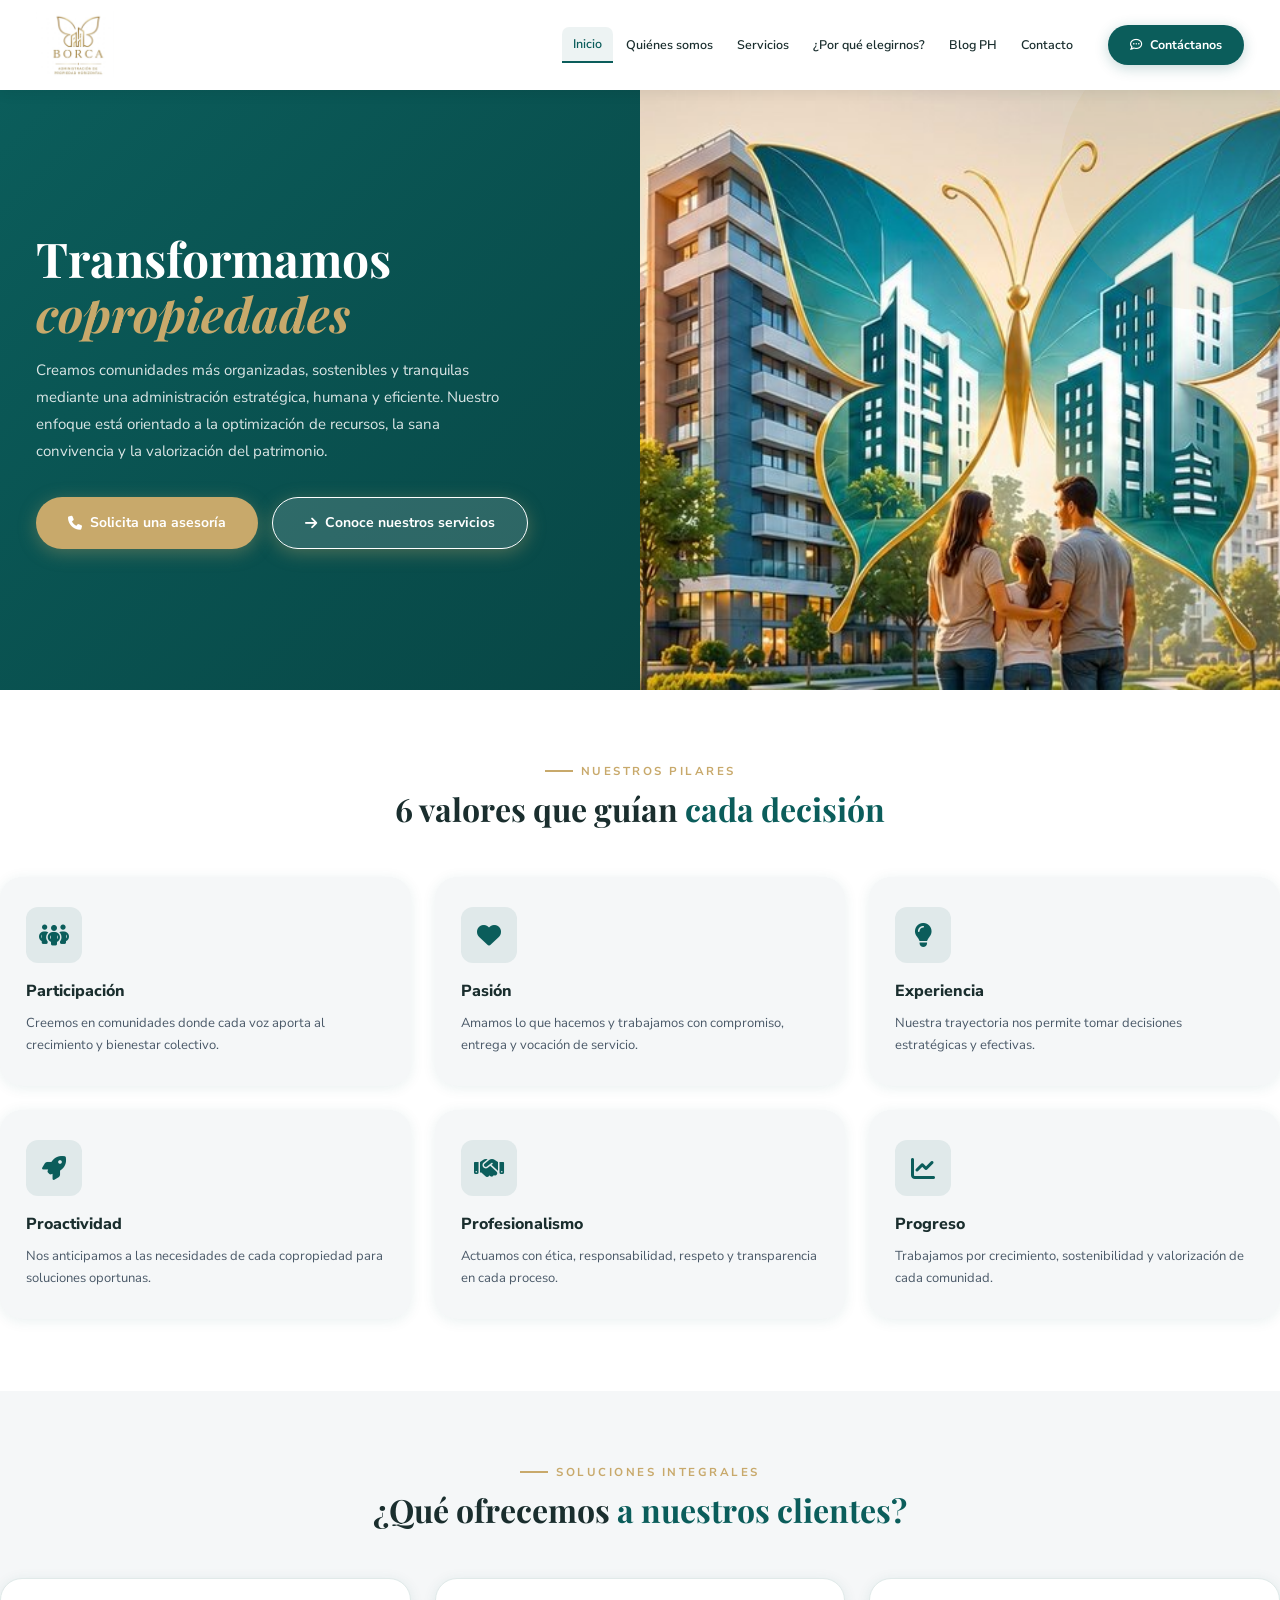
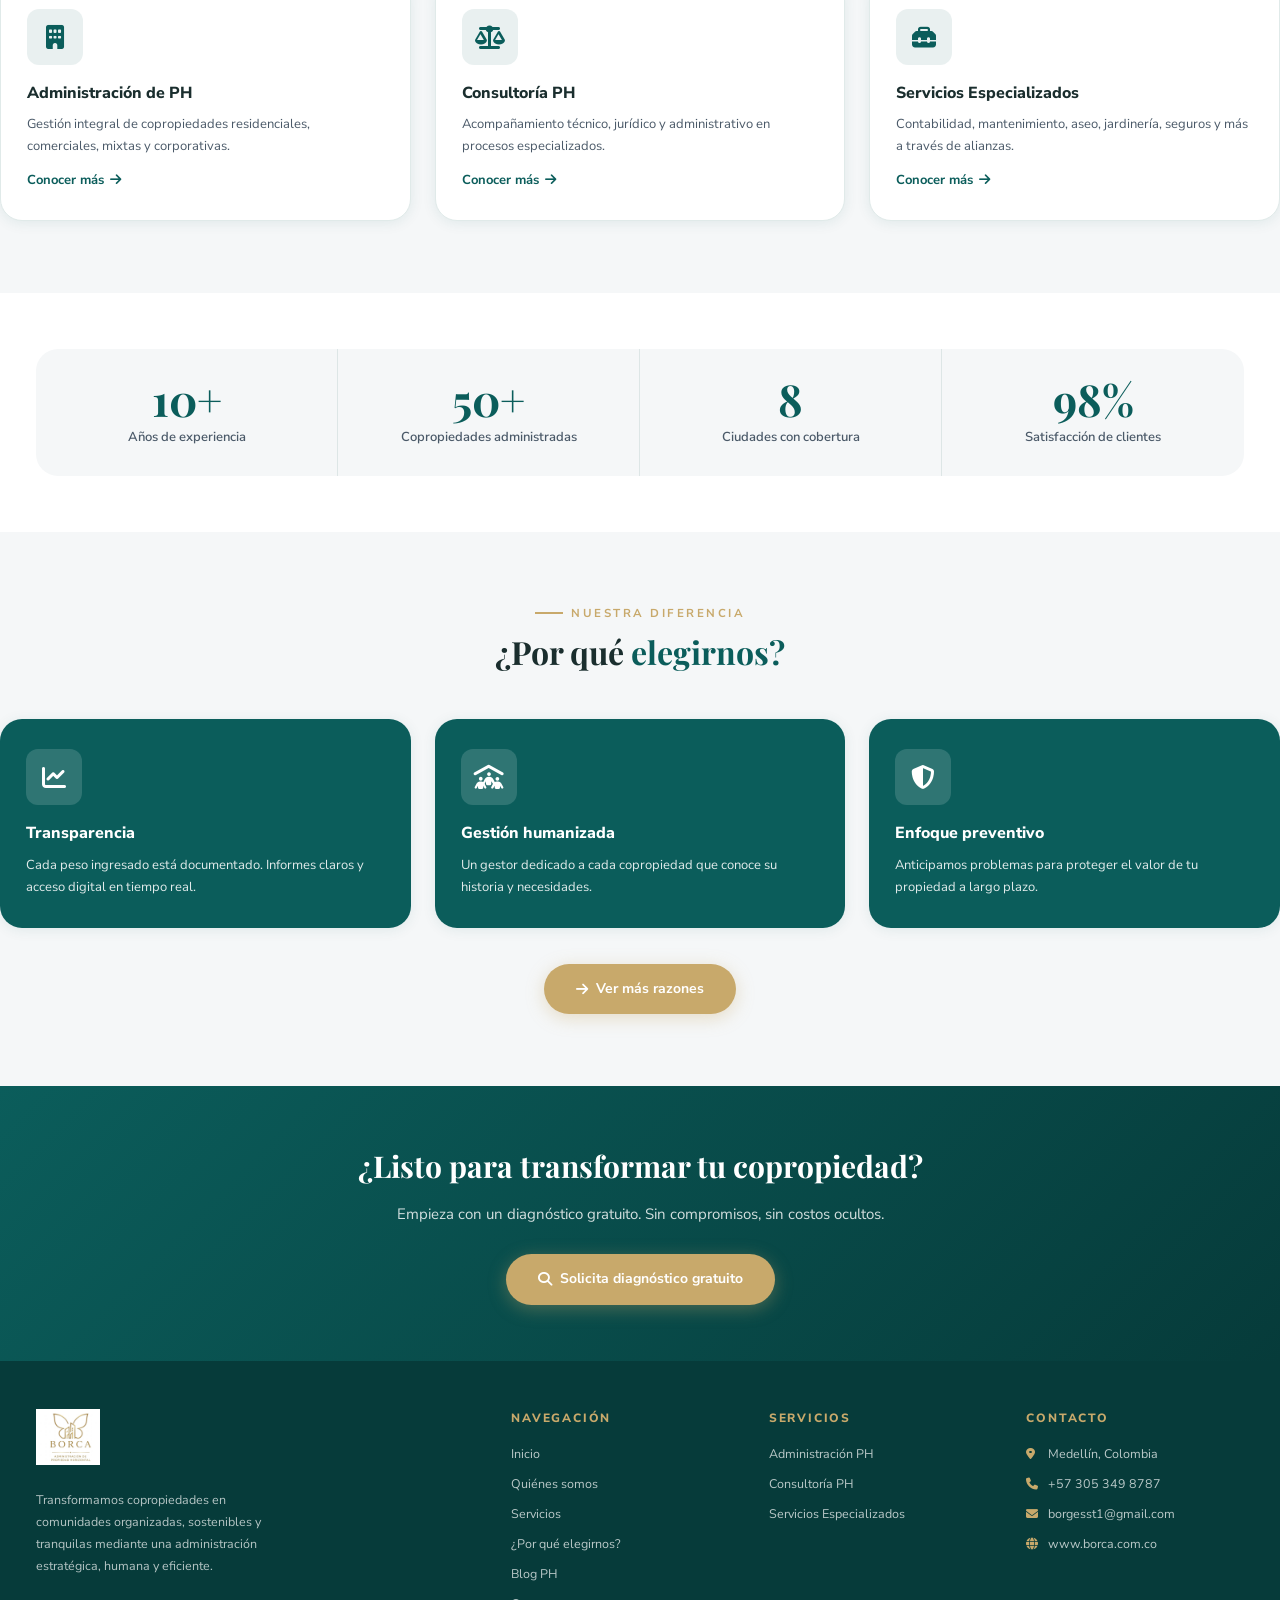
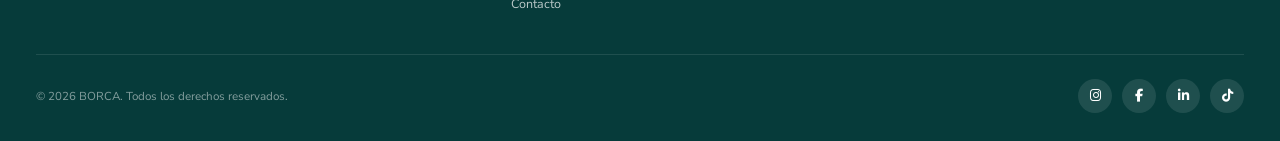
==== commit 003650a3: "feat se modifica el apartado de contacto" ====
--- a/index.html
+++ b/index.html
@@ -325,8 +325,8 @@
       <h4>Contacto</h4>
       <ul>
         <li><i class="fa-solid fa-location-dot"></i> Medellín, Colombia</li>
-        <li><i class="fa-solid fa-phone"></i> +57 (60) 000 0000</li>
-        <li><i class="fa-solid fa-envelope"></i> info@borca.com.co</li>
+        <li><i class="fa-solid fa-phone"></i> +57 305 349 8787</li>
+        <li><i class="fa-solid fa-envelope"></i> borgesst1@gmail.com</li>
         <li><i class="fa-solid fa-globe"></i> www.borca.com.co</li>
       </ul>
     </div>
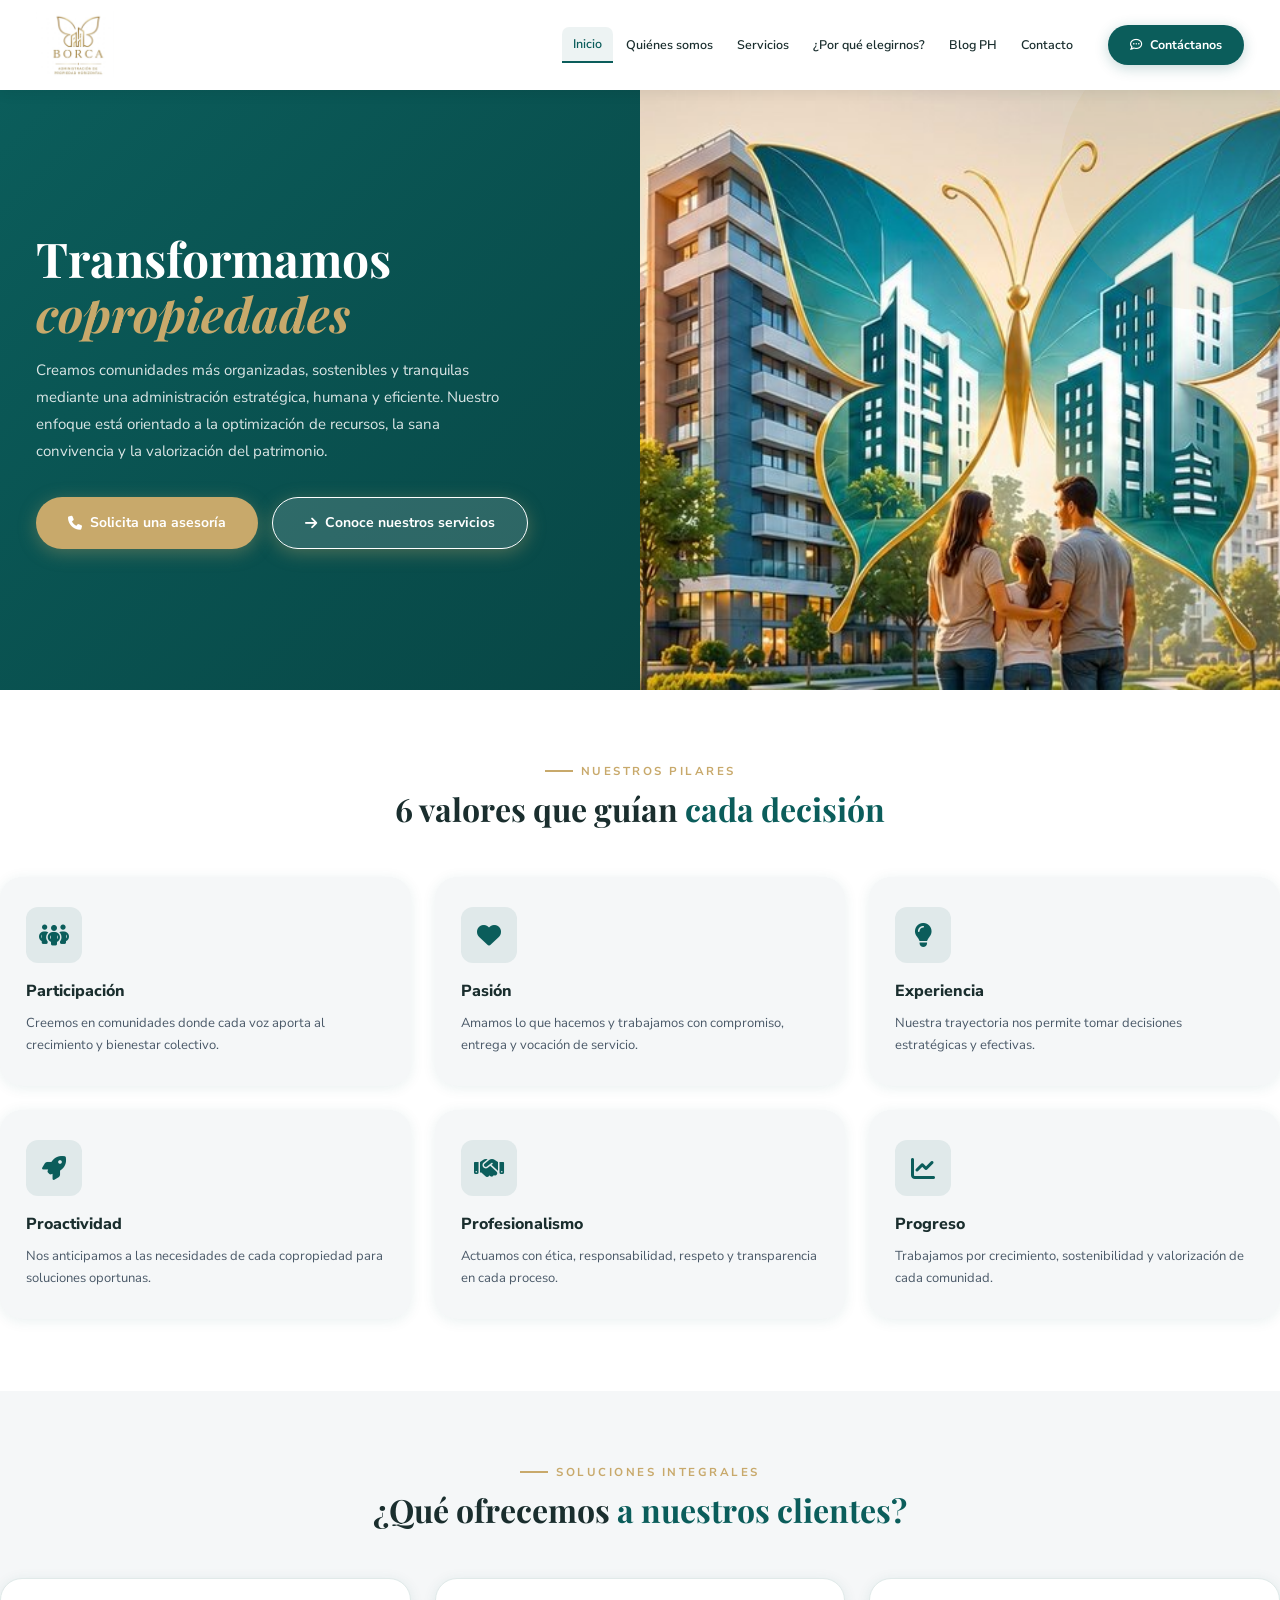
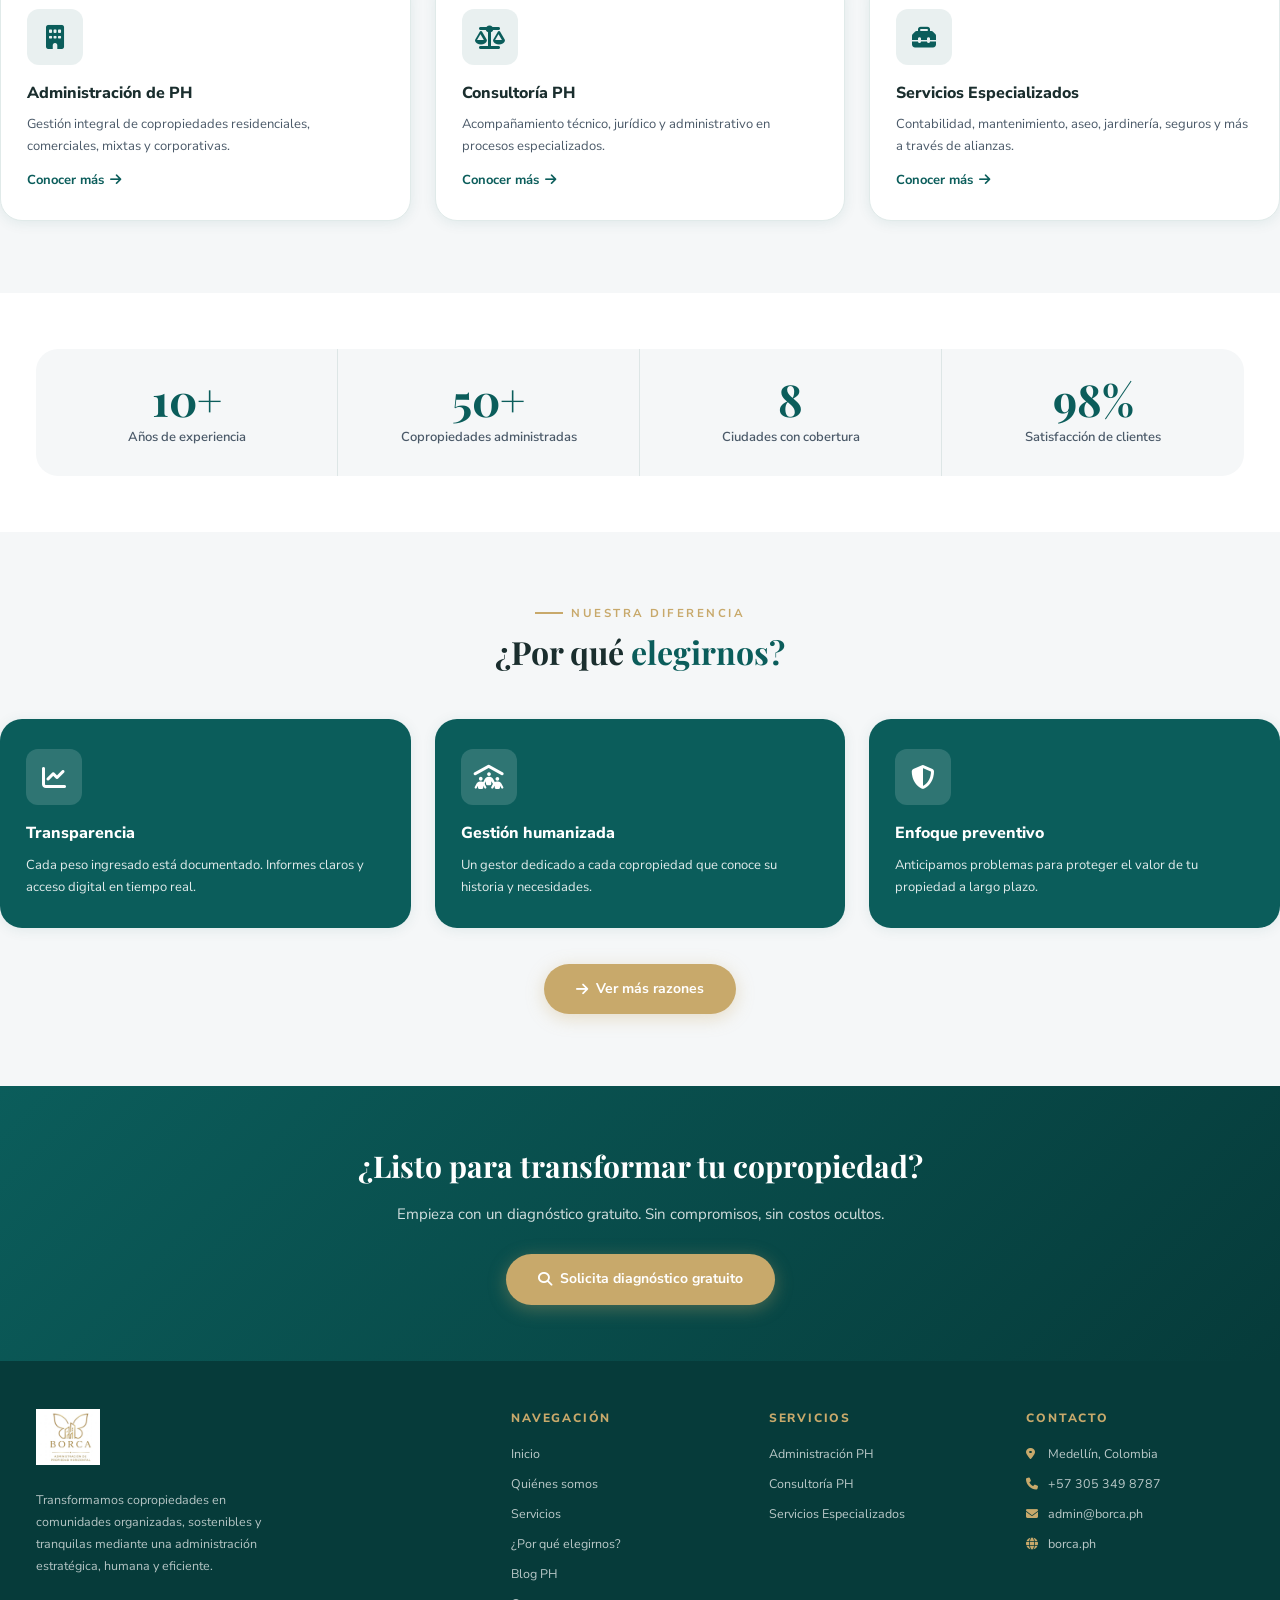
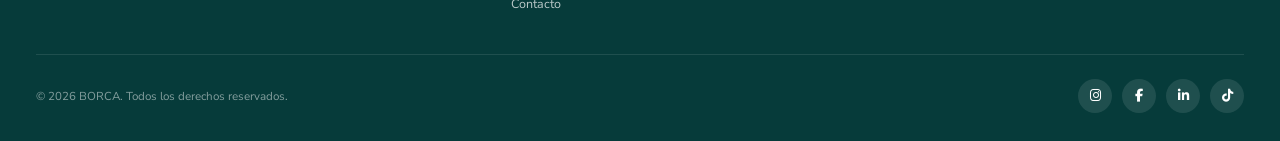
==== commit c7820cfc: "feat se actualizan datos del footer" ====
--- a/index.html
+++ b/index.html
@@ -326,8 +326,8 @@
       <ul>
         <li><i class="fa-solid fa-location-dot"></i> Medellín, Colombia</li>
         <li><i class="fa-solid fa-phone"></i> +57 305 349 8787</li>
-        <li><i class="fa-solid fa-envelope"></i> borgesst1@gmail.com</li>
-        <li><i class="fa-solid fa-globe"></i> www.borca.com.co</li>
+        <li><i class="fa-solid fa-envelope"></i>  admin@borca.ph</li>
+        <li><i class="fa-solid fa-globe"></i> borca.ph</li>
       </ul>
     </div>
   </div>
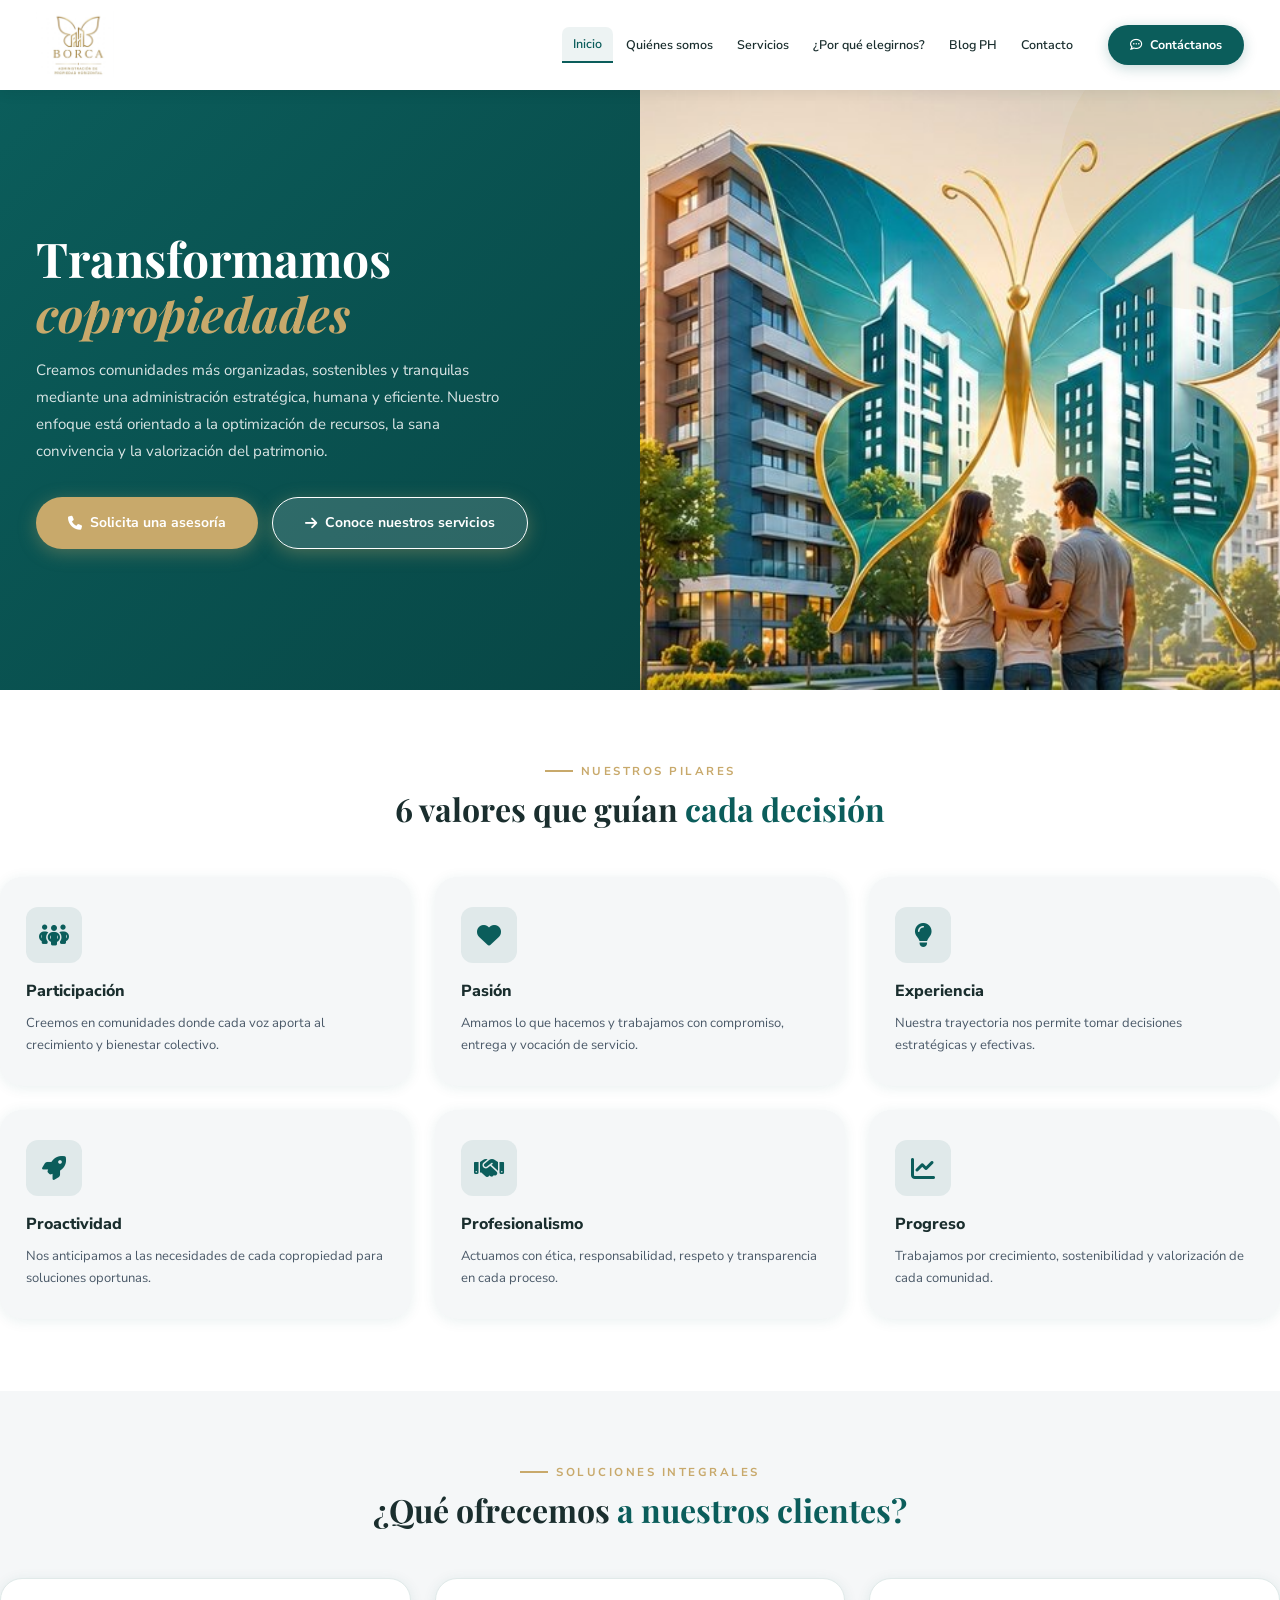
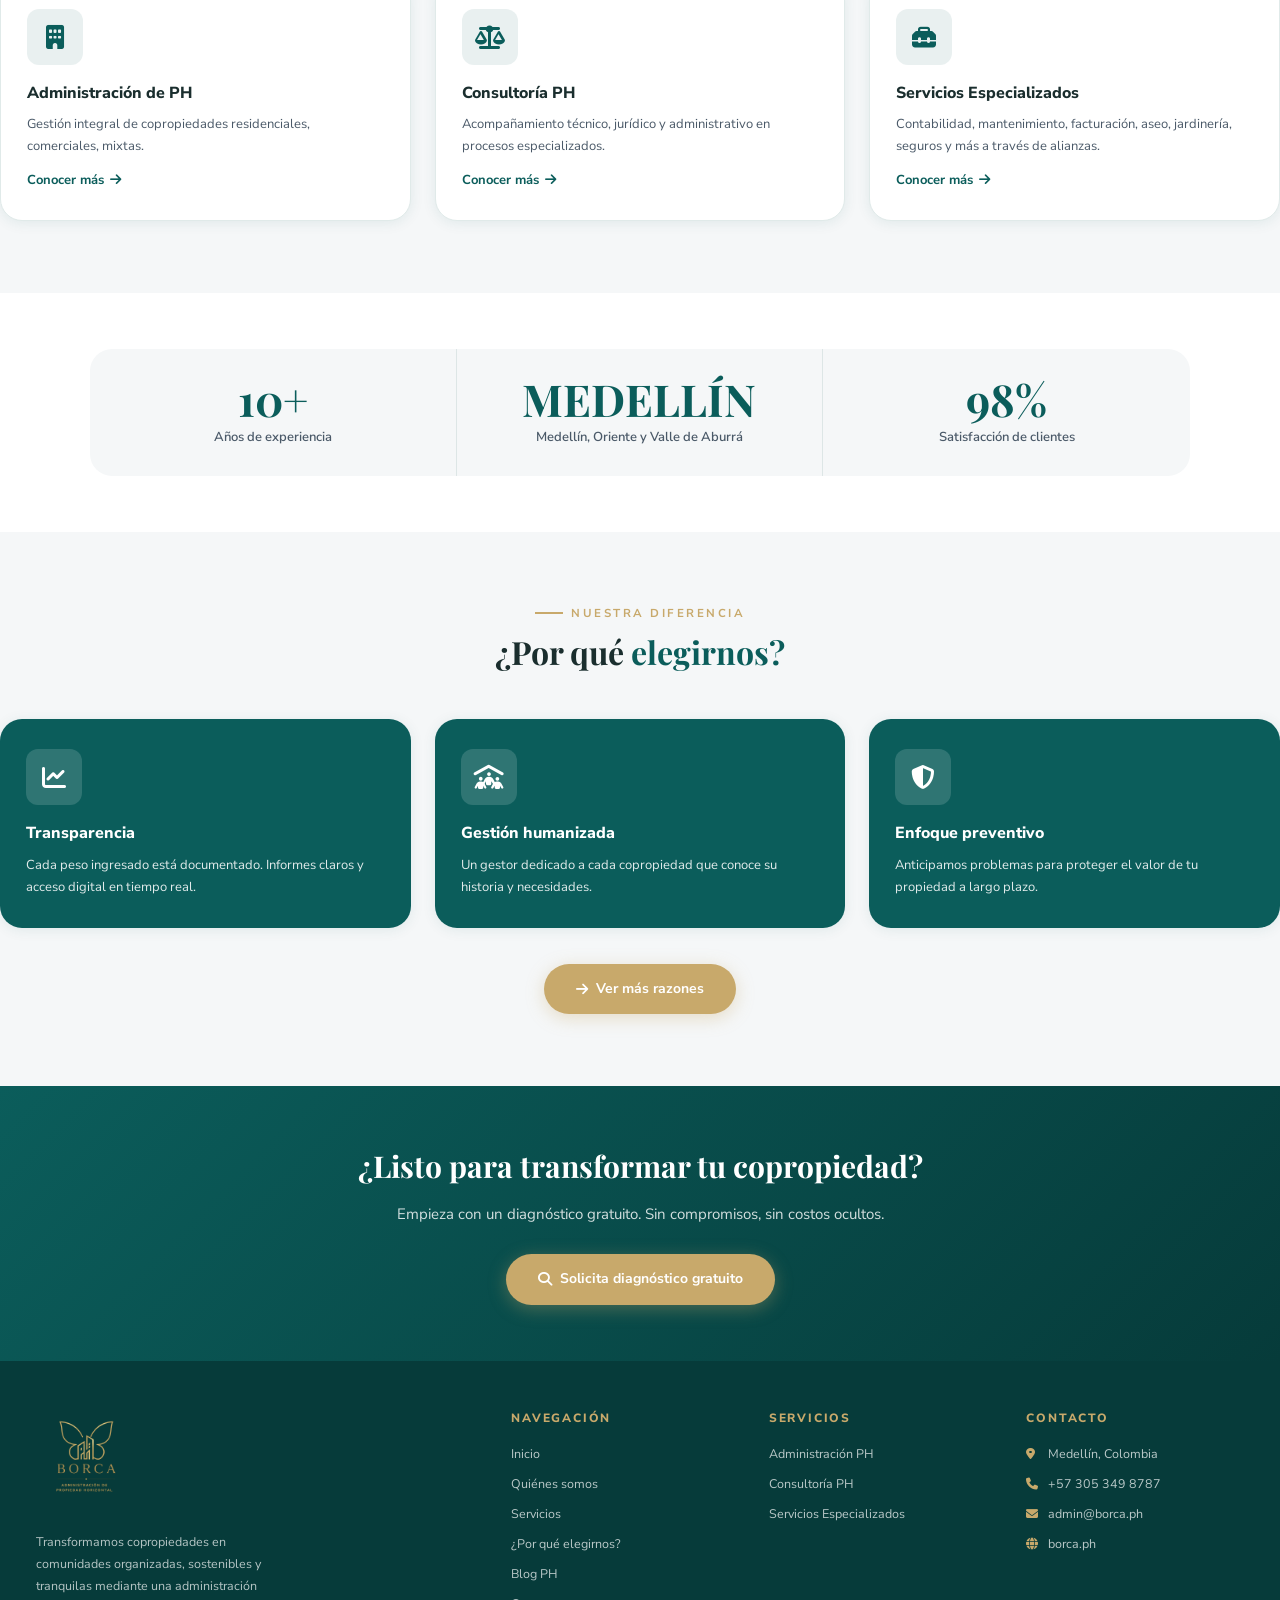
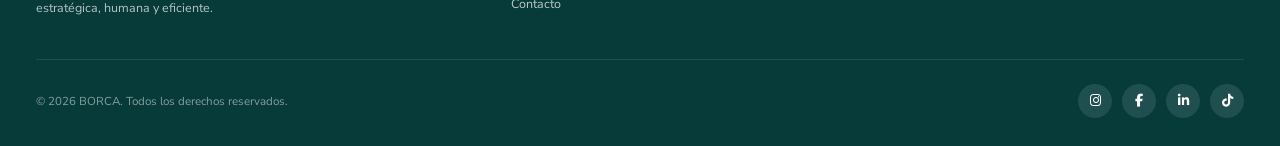
==== commit e1ad5f6f: "feat se hacen cambios" ====
--- a/index.html
+++ b/index.html
@@ -209,7 +209,7 @@
       <a href="servicios.html" class="card card-border" style="text-decoration:none;cursor:pointer;transition:all .2s">
         <div class="card-icon-lg"><i class="fa-solid fa-building"></i></div>
         <h3>Administración de PH</h3>
-        <p>Gestión integral de copropiedades residenciales, comerciales, mixtas y corporativas.</p>
+        <p>Gestión integral de copropiedades residenciales, comerciales, mixtas.</p>
         <div style="color:var(--teal);font-weight:700;font-size:13px;margin-top:12px;display:flex;align-items:center;gap:6px">
           Conocer más <i class="fa-solid fa-arrow-right"></i>
         </div>
@@ -225,7 +225,7 @@
       <a href="servicios.html" class="card card-border" style="text-decoration:none;cursor:pointer;transition:all .2s">
         <div class="card-icon-lg"><i class="fa-solid fa-toolbox"></i></div>
         <h3>Servicios Especializados</h3>
-        <p>Contabilidad, mantenimiento, aseo, jardinería, seguros y más a través de alianzas.</p>
+        <p>Contabilidad, mantenimiento, facturación, aseo, jardinería, seguros y más a través de alianzas.</p>
         <div style="color:var(--teal);font-weight:700;font-size:13px;margin-top:12px;display:flex;align-items:center;gap:6px">
           Conocer más <i class="fa-solid fa-arrow-right"></i>
         </div>
@@ -234,27 +234,90 @@
   </div>
 </section>
 
+<!-- ESTADÍSTICAS -->
 <!-- ESTADÍSTICAS -->
 <section class="bg-white">
   <div class="section-wrap" style="padding:56px 36px">
-    <div style="display:grid;grid-template-columns:repeat(4,1fr);gap:0;background:var(--gray-bg);border-radius:22px;overflow:hidden">
-      <div style="text-align:center;padding:28px 20px;border-right:1px solid #dde6e6">
-        <div style="font-family:'Playfair Display',serif;font-size:44px;font-weight:700;color:var(--teal);line-height:1">10+</div>
-        <div style="font-size:13px;color:var(--text-body);margin-top:6px;font-weight:600">Años de experiencia</div>
-      </div>
-      <div style="text-align:center;padding:28px 20px;border-right:1px solid #dde6e6">
-        <div style="font-family:'Playfair Display',serif;font-size:44px;font-weight:700;color:var(--teal);line-height:1">50+</div>
-        <div style="font-size:13px;color:var(--text-body);margin-top:6px;font-weight:600">Copropiedades administradas</div>
-      </div>
-      <div style="text-align:center;padding:28px 20px;border-right:1px solid #dde6e6">
-        <div style="font-family:'Playfair Display',serif;font-size:44px;font-weight:700;color:var(--teal);line-height:1">8</div>
-        <div style="font-size:13px;color:var(--text-body);margin-top:6px;font-weight:600">Ciudades con cobertura</div>
-      </div>
-      <div style="text-align:center;padding:28px 20px">
-        <div style="font-family:'Playfair Display',serif;font-size:44px;font-weight:700;color:var(--teal);line-height:1">98%</div>
-        <div style="font-size:13px;color:var(--text-body);margin-top:6px;font-weight:600">Satisfacción de clientes</div>
-      </div>
-    </div>
+
+    <div style="
+      display:grid;
+      grid-template-columns:repeat(auto-fit,minmax(250px,1fr));
+      max-width:1100px;
+      margin:0 auto;
+      gap:0;
+      background:var(--gray-bg);
+      border-radius:22px;
+      overflow:hidden;
+    ">
+
+      <!-- Años -->
+      <div style="text-align:center;padding:28px 20px;border-right:1px solid #dde6e6;">
+        <div style="
+          font-family:'Playfair Display',serif;
+          font-size:44px;
+          font-weight:700;
+          color:var(--teal);
+          line-height:1;
+        ">
+          10+
+        </div>
+
+        <div style="
+          font-size:13px;
+          color:var(--text-body);
+          margin-top:6px;
+          font-weight:600;
+        ">
+          Años de experiencia
+        </div>
+      </div>
+
+      <!-- Ciudad -->
+      <div style="text-align:center;padding:28px 20px;border-right:1px solid #dde6e6;">
+        <div style="
+          font-family:'Playfair Display',serif;
+          font-size:44px;
+          font-weight:700;
+          color:var(--teal);
+          line-height:1;
+        ">
+          MEDELLÍN
+        </div>
+
+        <div style="
+          font-size:13px;
+          color:var(--text-body);
+          margin-top:6px;
+          font-weight:600;
+        ">
+          Medellín, Oriente y Valle de Aburrá
+        </div>
+      </div>
+
+      <!-- Satisfacción -->
+      <div style="text-align:center;padding:28px 20px;">
+        <div style="
+          font-family:'Playfair Display',serif;
+          font-size:44px;
+          font-weight:700;
+          color:var(--teal);
+          line-height:1;
+        ">
+          98%
+        </div>
+
+        <div style="
+          font-size:13px;
+          color:var(--text-body);
+          margin-top:6px;
+          font-weight:600;
+        ">
+          Satisfacción de clientes
+        </div>
+      </div>
+
+    </div>
+
   </div>
 </section>
 
@@ -299,7 +362,7 @@
 <footer class="page-footer">
   <div class="footer-grid">
     <div class="footer-brand">
-      <img src="[data-uri]" alt="BORCA" class="logo-img-footer" />
+      <img src="assets/ChatGPT Image 7 jul 2026, 21_31_42.png" alt="BORCA" style="width:100px;height:100px;object-fit:contain;margin-bottom:14px">
       <p>Transformamos copropiedades en comunidades organizadas, sostenibles y tranquilas mediante una administración estratégica, humana y eficiente.</p>
     </div>
     <div class="footer-col">
